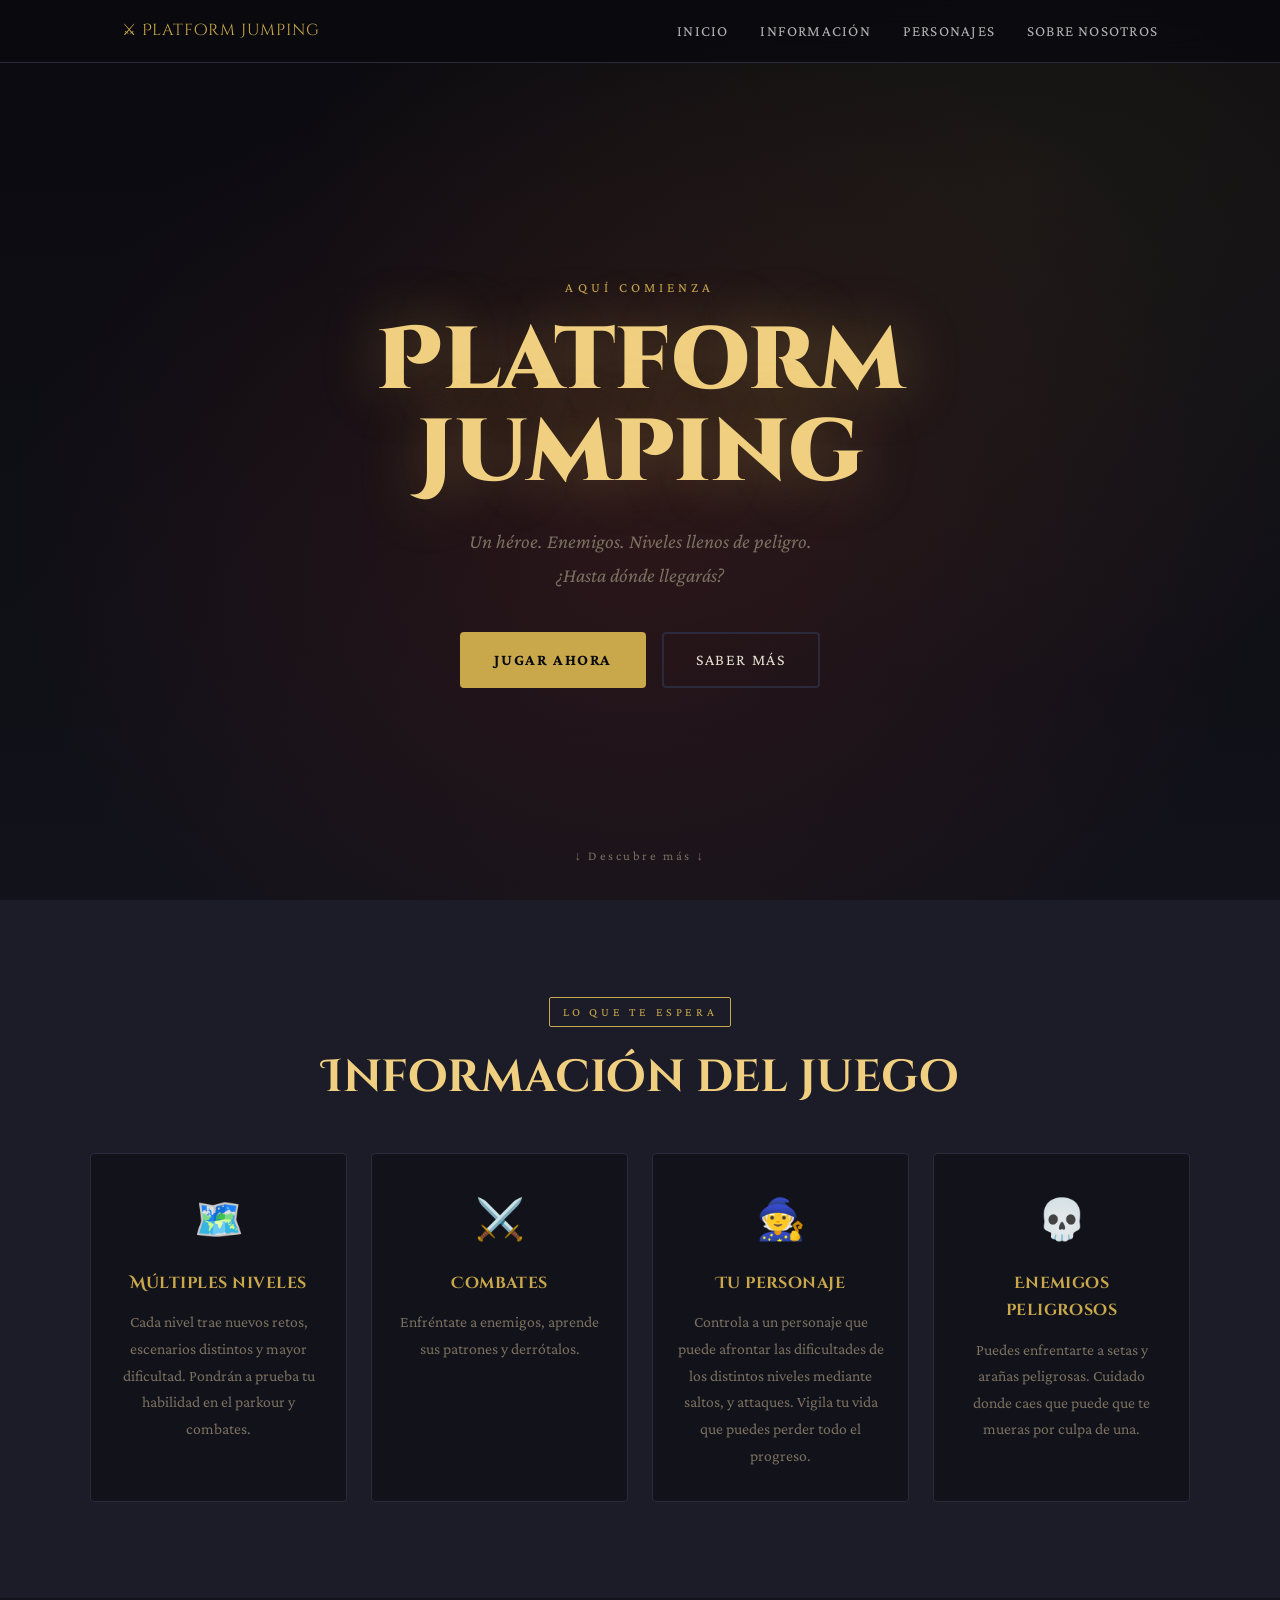
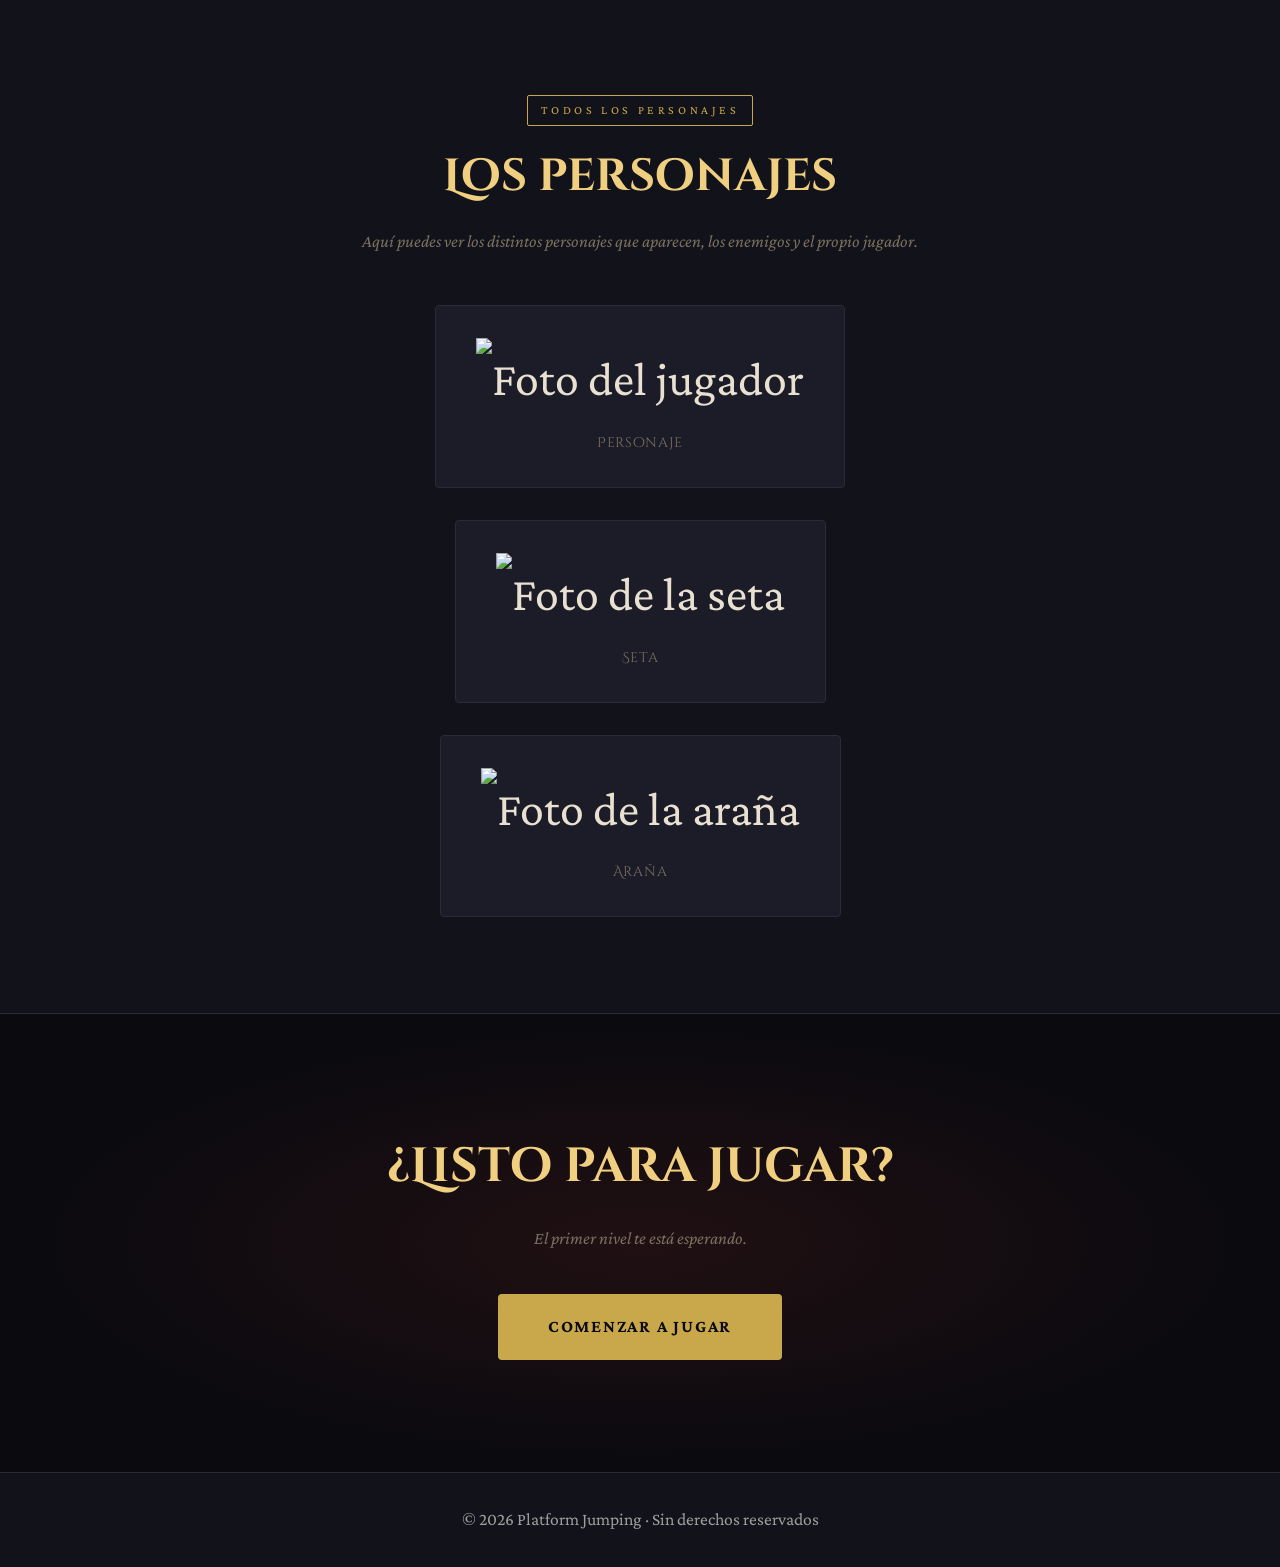
==== Web/index.html @ 5b9ff0f9 "Web" ====
<!DOCTYPE html>
<html lang="es">
<head>
    <meta charset="UTF-8" />
    <meta name="viewport" content="width=device-width, initial-scale=1.0" />
    <title>Platform Jumping</title>
    <link rel="stylesheet" href="styles.css" />
    <link href="https://fonts.googleapis.com/css2?family=Cinzel+Decorative:wght@700;900&family=Crimson+Pro:ital,wght@0,300;0,400;1,300&display=swap" rel="stylesheet" />
</head>
<body>

    <!-- ========== HEADER / NAV ========== -->
    <header class="site-header">
        <nav class="nav">
            <div class="nav-logo">⚔ Platform Jumping</div>
            <ul class="nav-links">
                <li><a href="#inicio">Inicio</a></li>
                <li><a href="#info">Información</a></li>
                <li><a href="#personajes">Personajes</a></li>
                <li><a href="#">Sobre nosotros</a></li>
            </ul>
        </nav>
    </header>

    <!-- ========== HERO ========== -->
    <section class="hero" id="inicio">
        <div class="hero-bg-overlay"></div>
            <div class="hero-content">
                <p class="hero-eyebrow">Aquí comienza</p>
                <h1 class="hero-title">Platform Jumping</h1>
                <p class="hero-subtitle"> Un héroe. Enemigos. Niveles llenos de peligro.<br/> ¿Hasta dónde llegarás?</p>
            <div class="hero-buttons">
                <a href="#" class="btn btn-primary">Jugar ahora</a>
                <a href="#" class="btn btn-secondary">Saber más</a>
            </div>
        </div>
        <div class="hero-scroll-hint">↓ Descubre más ↓</div>
    </section>

  <!-- ========== CARACTERÍSTICAS ========== -->
    <section class="features" id="info">
        <div class="features-inner">
            <span class="section-tag">Lo que te espera</span>
            <h2 class="section-title">Información del juego</h2>
            <div class="features-grid">
                <div class="feature-card">
                    <div class="feature-icon">🗺️</div>
                    <h3>Múltiples niveles</h3>
                    <p>Cada nivel trae nuevos retos, escenarios distintos y mayor dificultad. Pondrán a prueba tu habilidad en el parkour y combates.</p>
                </div>

                <div class="feature-card">
                    <div class="feature-icon">⚔️</div>
                    <h3>Combates</h3>
                    <p>Enfréntate a enemigos, aprende sus patrones y derrótalos.</p>
                </div>

                <div class="feature-card">
                    <div class="feature-icon">🧙</div>
                    <h3>Tu personaje</h3>
                    <p>Controla a un personaje que puede afrontar las dificultades de los distintos niveles mediante saltos, y attaques. Vigila tu vida que puedes perder todo el progreso.</p>
                </div>

                <div class="feature-card">
                    <div class="feature-icon">💀</div>
                    <h3>Enemigos peligrosos</h3>
                    <p>Puedes enfrentarte a setas y arañas peligrosas. Cuidado donde caes que puede que te mueras por culpa de una. </p>
                </div>

            </div>
        </div>
    </section>

<!-- ========== Personajes ========== -->
    <section class="section section-dark" id="personajes">
        <div class="section-inner">
            <span class="section-tag">Todos los personajes</span>
            <h2 class="section-title">Los personajes</h2>
            <p class="section-text">Aquí puedes ver los distintos personajes que aparecen, los enemigos y el propio jugador.</p>
            <div class="enemy-list">
                <div class="enemy-card">
                    <div class="enemy-avatar"><img src="/imagenes/personaje.png" alt="Foto del jugador"></div>
                    <span>Personaje</span>
                </div>
                <div class="enemy-card">
                    <div class="enemy-avatar"><img src="/imagenes/seta.png" alt="Foto de la seta"></div>
                    <span>Seta</span>
                </div>
                <div class="enemy-card">
                <div class="enemy-avatar"><img src="/imagenes/araña.png" alt="Foto de la araña"></div>
                <span>Araña</span>
                </div>
            </div>
        </div>
    </section>

  <!-- ========== CTA FINAL ========== -->
    <section class="cta-section">
        <div class="cta-inner">
        <h2 class="cta-title">¿Listo para jugar?</h2>
        <p class="cta-sub">El primer nivel te está esperando.</p>
        <a href="#" class="btn btn-primary btn-large">Comenzar a jugar</a>
        </div>
    </section>

  <!-- ========== FOOTER ========== -->
    <footer class="site-footer">
        <p>© 2026 Platform Jumping · Sin derechos reservados</p>
    </footer>

</body>
</html>
---- Web/styles.css ----
/* ---------- VARIABLES ---------- */
:root {
  --color-bg:         #0a0a0f;
  --color-surface:    #12121a;
  --color-surface-2:  #1c1c28;
  --color-border:     #2a2a3a;

  --color-gold:       #c9a84c;
  --color-gold-light: #f0d080;
  --color-red:        #c0392b;
  --color-red-light:  #e74c3c;

  --color-text:       #e8e0d0;
  --color-text-muted: #7a7060;

  --font-display: 'Cinzel Decorative', serif;
  --font-body:    'Crimson Pro', Georgia, serif;

  --radius: 4px;
  --transition: 0.3s ease;
}

/* ---------- RESET & BASE ---------- */
*, *::before, *::after {
  box-sizing: border-box;
  margin: 0;
  padding: 0;
}

html {
  scroll-behavior: smooth;
}

body {
  background-color: var(--color-bg);
  color: var(--color-text);
  font-family: var(--font-body);
  font-size: 1.1rem;
  line-height: 1.7;
  overflow-x: hidden;
}

a {
  color: var(--color-gold);
  text-decoration: none;
  transition: color var(--transition);
}

a:hover {
  color: var(--color-gold-light);
}

/* ---------- HEADER & NAV ---------- */
.site-header {
    position: fixed;
    top: 0;
    left: 0;
    width: 100%;
    z-index: 100;
    background: rgba(10, 10, 15, 0.85);
    backdrop-filter: blur(12px);
    border-bottom: 1px solid var(--color-border);
}

.nav {
  max-width: 1100px;
  margin: 0 auto;
  padding: 1rem 2rem;
  display: flex;
  align-items: center;
  justify-content: space-between;
}

.nav-logo {
  font-family: var(--font-display);
  font-size: 1rem;
  color: var(--color-gold);
  letter-spacing: 0.05em;
}

.nav-links {
  list-style: none;
  display: flex;
  gap: 2rem;
}

.nav-links a {
  font-family: var(--font-body);
  font-size: 0.95rem;
  letter-spacing: 0.08em;
  text-transform: uppercase;
  color: rgb(177, 177, 177);
  transition: color var(--transition);
}

.nav-links a:hover {
  color: var(--color-gold);
}

/* ---------- BUTTONS ---------- */
.btn {
  display: inline-block;
  padding: 0.75rem 2rem;
  border-radius: var(--radius);
  font-family: var(--font-body);
  font-size: 1rem;
  letter-spacing: 0.1em;
  text-transform: uppercase;
  cursor: pointer;
  transition: all var(--transition);
}

.btn-primary {
  background: var(--color-gold);
  color: #0a0a0f;
  font-weight: 700;
  border: 2px solid var(--color-gold);
}

.btn-primary:hover {
  background: var(--color-gold-light);
  border-color: var(--color-gold-light);
  color: #0a0a0f;
  transform: translateY(-2px);
  box-shadow: 0 6px 24px rgba(201, 168, 76, 0.3);
}

.btn-secondary {
  background: transparent;
  color: var(--color-text);
  border: 2px solid var(--color-border);
}

.btn-secondary:hover {
  border-color: var(--color-gold);
  color: var(--color-gold);
  transform: translateY(-2px);
}

.btn-large {
  padding: 1rem 3rem;
  font-size: 1.1rem;
}

/* ---------- HERO ---------- */
.hero {
  position: relative;
  min-height: 100vh;
  display: flex;
  align-items: center;
  justify-content: center;
  text-align: center;
  padding: 8rem 2rem 4rem;

  /* Fondo: sustituye esta URL por la imagen de tu juego */
  background-image:
    radial-gradient(ellipse at 50% 60%, rgba(192, 57, 43, 0.15) 0%, transparent 70%),
    radial-gradient(ellipse at 80% 20%, rgba(201, 168, 76, 0.08) 0%, transparent 50%),
    linear-gradient(180deg, #0a0a0f 0%, #12121a 100%);
}

.hero-bg-overlay {
  position: absolute;
  inset: 0;
  background: url('') center/cover no-repeat; /* ← Pon aquí tu imagen de fondo */
  opacity: 0.25;
  z-index: 0;
}

.hero-content {
  position: relative;
  z-index: 1;
  max-width: 750px;
}

.hero-eyebrow {
  font-size: 0.85rem;
  letter-spacing: 0.3em;
  text-transform: uppercase;
  color: var(--color-gold);
  margin-bottom: 1rem;
  animation: fadeUp 0.8s ease both;
}

.hero-title {
  font-family: var(--font-display);
  font-size: clamp(2.5rem, 8vw, 5.5rem);
  font-weight: 900;
  color: var(--color-gold-light);
  line-height: 1.05;
  text-shadow: 0 0 60px rgba(201, 168, 76, 0.4);
  margin-bottom: 1.5rem;
  animation: fadeUp 0.8s 0.15s ease both;
}

.hero-subtitle {
  font-size: 1.25rem;
  color: var(--color-text-muted);
  margin-bottom: 2.5rem;
  font-style: italic;
  animation: fadeUp 0.8s 0.3s ease both;
}

.hero-buttons {
  display: flex;
  gap: 1rem;
  justify-content: center;
  flex-wrap: wrap;
  animation: fadeUp 0.8s 0.45s ease both;
}

.hero-scroll-hint {
  position: absolute;
  bottom: 2rem;
  left: 50%;
  transform: translateX(-50%);
  font-size: 0.8rem;
  letter-spacing: 0.2em;
  color: var(--color-text-muted);
  animation: pulse 2s infinite;
}

/* ---------- SECTIONS ---------- */
.section {
  padding: 6rem 2rem;
}

.section-dark {
  background: var(--color-surface);
}

.section-inner {
  max-width: 760px;
  margin: 0 auto;
  text-align: center;
}

.section-tag {
  display: inline-block;
  font-size: 0.75rem;
  letter-spacing: 0.3em;
  text-transform: uppercase;
  color: var(--color-gold);
  border: 1px solid var(--color-gold);
  padding: 0.25rem 0.8rem;
  border-radius: 2px;
  margin-bottom: 1.5rem;
}

.section-title {
  font-family: var(--font-display);
  font-size: clamp(1.6rem, 4vw, 2.8rem);
  color: var(--color-gold-light);
  margin-bottom: 1.5rem;
  line-height: 1.2;
}

.section-text {
  color: var(--color-text-muted);
  font-size: 1.1rem;
  margin-bottom: 1rem;
  font-style: italic;
}

/* ---------- FEATURES GRID ---------- */
.features {
  padding: 6rem 2rem;
  background: var(--color-surface-2);
}

.features-inner {
  max-width: 1100px;
  margin: 0 auto;
  text-align: center;
}

.features-grid {
  display: grid;
  grid-template-columns: repeat(auto-fit, minmax(230px, 1fr));
  gap: 1.5rem;
  margin-top: 3rem;
}

.feature-card {
  background: var(--color-surface);
  border: 1px solid var(--color-border);
  border-radius: var(--radius);
  padding: 2rem 1.5rem;
  transition: border-color var(--transition), transform var(--transition);
}

.feature-card:hover {
  border-color: var(--color-gold);
  transform: translateY(-4px);
}

.feature-icon {
  font-size: 2.5rem;
  margin-bottom: 1rem;
}

.feature-card h3 {
  font-family: var(--font-display);
  font-size: 1rem;
  color: var(--color-gold);
  margin-bottom: 0.75rem;
  letter-spacing: 0.03em;
}

.feature-card p {
  color: var(--color-text-muted);
  font-size: 0.98rem;
}

/* ---------- ENEMY LIST ---------- */
.enemy-list {
  display: flex;
  gap: 2rem;
  justify-content: center;
  flex-wrap: wrap;
  margin-top: 3rem;
}

.enemy-card {
  display: flex;
  flex-direction: column;
  align-items: center;
  gap: 0.75rem;
  background: var(--color-surface-2);
  border: 1px solid var(--color-border);
  border-radius: var(--radius);
  padding: 2rem 2.5rem;
  transition: border-color var(--transition), transform var(--transition);
}

.enemy-card:hover {
  border-color: var(--color-red-light);
  transform: translateY(-4px);
}

.enemy-avatar {
  font-size: 3rem;
}

.enemy-card span {
  font-family: var(--font-display);
  font-size: 0.85rem;
  color: var(--color-text-muted);
  letter-spacing: 0.05em;
}

/* ---------- CTA ---------- */
.cta-section {
  padding: 7rem 2rem;
  text-align: center;
  background:
    radial-gradient(ellipse at center, rgba(192, 57, 43, 0.12) 0%, transparent 70%),
    var(--color-bg);
  border-top: 1px solid var(--color-border);
}

.cta-inner {
  max-width: 600px;
  margin: 0 auto;
}

.cta-title {
  font-family: var(--font-display);
  font-size: clamp(1.8rem, 4vw, 3rem);
  color: var(--color-gold-light);
  margin-bottom: 1rem;
}

.cta-sub {
  color: var(--color-text-muted);
  font-style: italic;
  margin-bottom: 2.5rem;
}

/* ---------- FOOTER ---------- */
.site-footer {
  padding: 2rem;
  text-align: center;
  font-size: 1 rem;
  color: rgb(158, 158, 158);
  border-top: 1px solid var(--color-border);
  background: var(--color-surface);
}
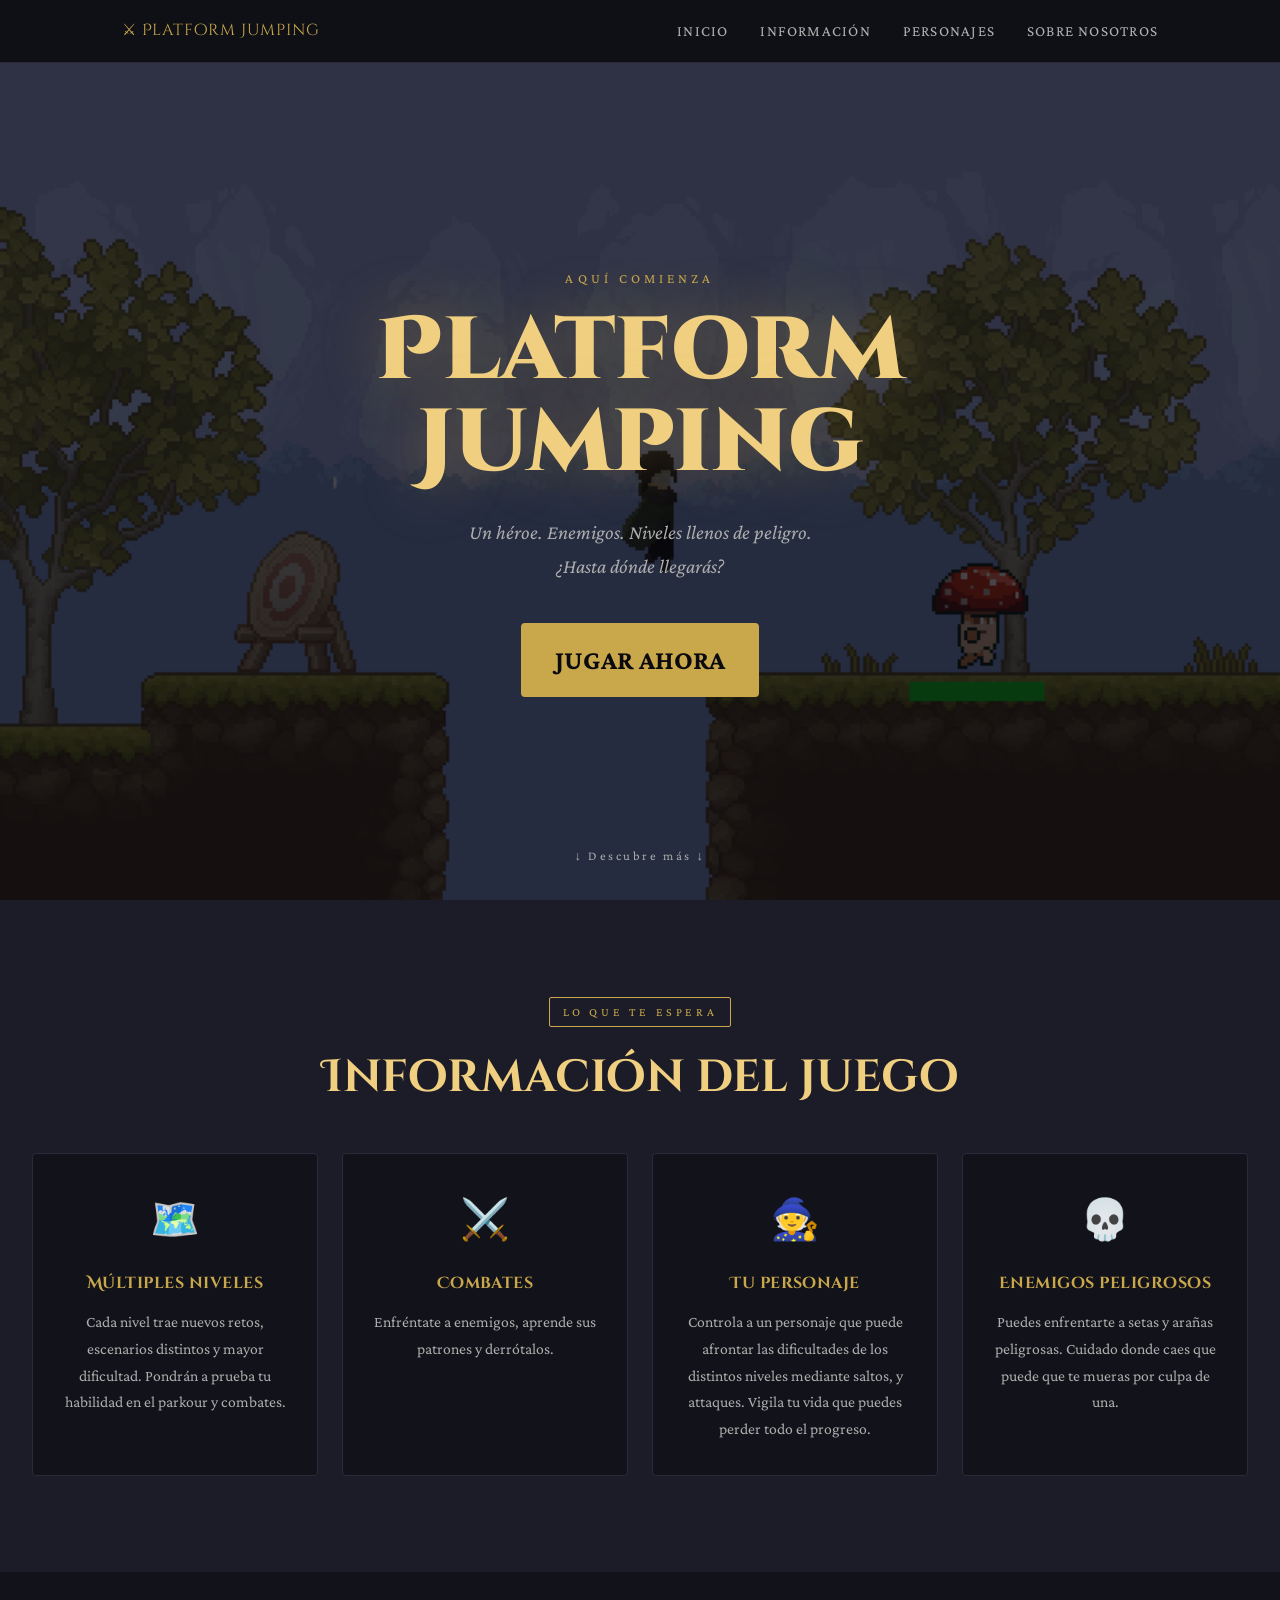
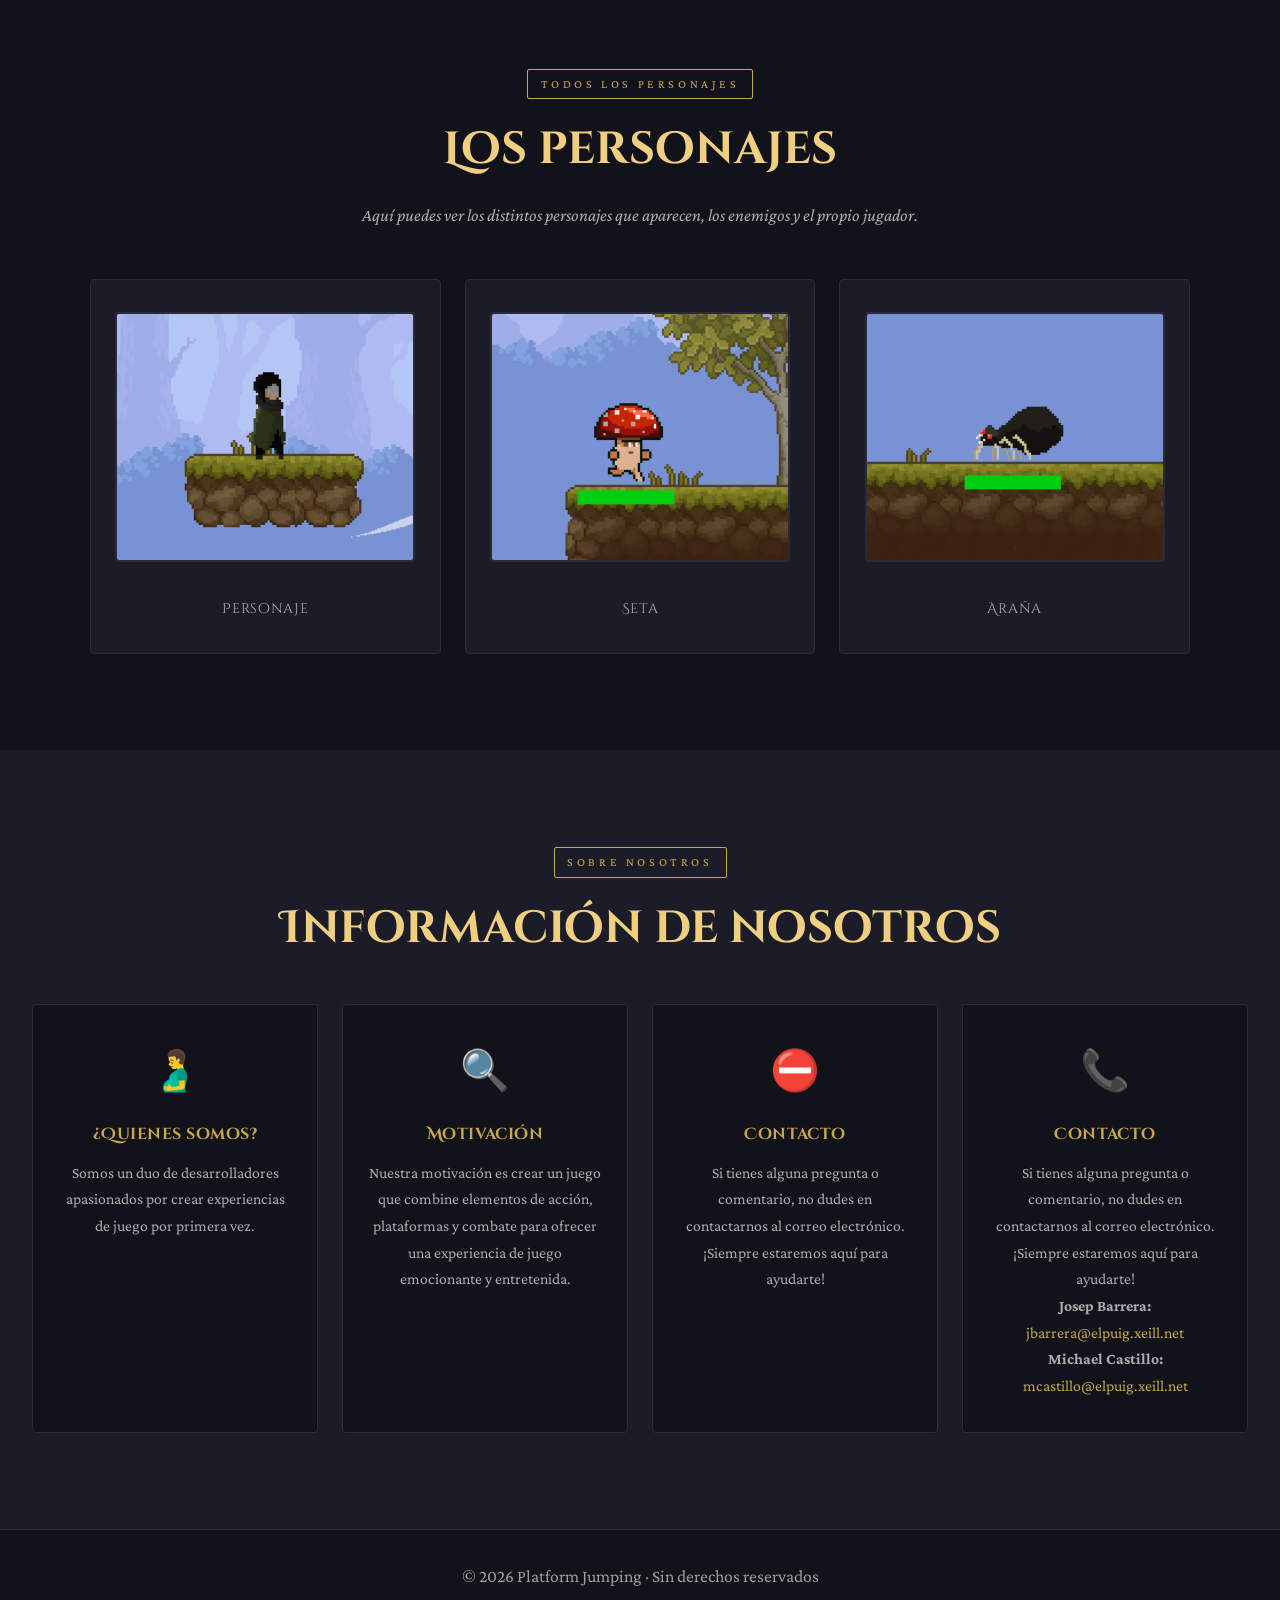
==== commit 2957b8be: "Cambiado WEB" ====
--- a/Web/index.html
+++ b/Web/index.html
@@ -4,6 +4,7 @@
     <meta charset="UTF-8" />
     <meta name="viewport" content="width=device-width, initial-scale=1.0" />
     <title>Platform Jumping</title>
+    <link rel="icon" href="imagenes/logo.png" type="image/png">
     <link rel="stylesheet" href="styles.css" />
     <link href="https://fonts.googleapis.com/css2?family=Cinzel+Decorative:wght@700;900&family=Crimson+Pro:ital,wght@0,300;0,400;1,300&display=swap" rel="stylesheet" />
 </head>
@@ -12,12 +13,12 @@
     <!-- ========== HEADER / NAV ========== -->
     <header class="site-header">
         <nav class="nav">
-            <div class="nav-logo">⚔ Platform Jumping</div>
+            <div class="nav-logo"><a href="#inicio">⚔ Platform Jumping</a></div>
             <ul class="nav-links">
                 <li><a href="#inicio">Inicio</a></li>
                 <li><a href="#info">Información</a></li>
                 <li><a href="#personajes">Personajes</a></li>
-                <li><a href="#">Sobre nosotros</a></li>
+                <li><a href="#nosotros">Sobre nosotros</a></li>
             </ul>
         </nav>
     </header>
@@ -31,13 +32,12 @@
                 <p class="hero-subtitle"> Un héroe. Enemigos. Niveles llenos de peligro.<br/> ¿Hasta dónde llegarás?</p>
             <div class="hero-buttons">
                 <a href="#" class="btn btn-primary">Jugar ahora</a>
-                <a href="#" class="btn btn-secondary">Saber más</a>
             </div>
         </div>
         <div class="hero-scroll-hint">↓ Descubre más ↓</div>
     </section>
 
-  <!-- ========== CARACTERÍSTICAS ========== -->
+    <!-- ========== CARACTERÍSTICAS ========== -->
     <section class="features" id="info">
         <div class="features-inner">
             <span class="section-tag">Lo que te espera</span>
@@ -71,7 +71,7 @@
         </div>
     </section>
 
-<!-- ========== Personajes ========== -->
+    <!-- ========== PERSONAJES ========== -->
     <section class="section section-dark" id="personajes">
         <div class="section-inner">
             <span class="section-tag">Todos los personajes</span>
@@ -79,31 +79,57 @@
             <p class="section-text">Aquí puedes ver los distintos personajes que aparecen, los enemigos y el propio jugador.</p>
             <div class="enemy-list">
                 <div class="enemy-card">
-                    <div class="enemy-avatar"><img src="/imagenes/personaje.png" alt="Foto del jugador"></div>
+                    <div class="enemy-avatar"><img src="imagenes/personaje.png" alt="Foto del jugador"></div>
                     <span>Personaje</span>
                 </div>
                 <div class="enemy-card">
-                    <div class="enemy-avatar"><img src="/imagenes/seta.png" alt="Foto de la seta"></div>
+                    <div class="enemy-avatar"><img src="imagenes/seta.png" alt="Foto de la seta"></div>
                     <span>Seta</span>
                 </div>
                 <div class="enemy-card">
-                <div class="enemy-avatar"><img src="/imagenes/araña.png" alt="Foto de la araña"></div>
+                <div class="enemy-avatar"><img src="imagenes/araña.png" alt="Foto de la araña"></div>
                 <span>Araña</span>
                 </div>
             </div>
         </div>
     </section>
 
-  <!-- ========== CTA FINAL ========== -->
-    <section class="cta-section">
-        <div class="cta-inner">
-        <h2 class="cta-title">¿Listo para jugar?</h2>
-        <p class="cta-sub">El primer nivel te está esperando.</p>
-        <a href="#" class="btn btn-primary btn-large">Comenzar a jugar</a>
+    <!-- ========== SOBRE NOSOTROS ========== -->
+    <section class="features" id="nosotros">
+        <div class="features-inner">
+            <span class="section-tag">Sobre nosotros</span>
+            <h2 class="section-title">Información de nosotros</h2>
+            <div class="features-grid">
+                <div class="feature-card">
+                    <div class="feature-icon">🫃</div>
+                    <h3>¿Quienes somos?</h3>
+                    <p>Somos un duo de desarrolladores apasionados por crear experiencias de juego por primera vez.</p>
+                </div>
+
+                <div class="feature-card">
+                    <div class="feature-icon">🔍</div>
+                    <h3>Motivación</h3>
+                    <p>Nuestra motivación es crear un juego que combine elementos de acción, plataformas y combate para ofrecer una experiencia de juego emocionante y entretenida.</p>
+                </div>
+
+                <div class="feature-card">
+                    <div class="feature-icon">⛔</div>
+                    <h3>Contacto</h3>
+                    <p>Si tienes alguna pregunta o comentario, no dudes en contactarnos al correo electrónico. ¡Siempre estaremos aquí para ayudarte!</p>
+                </div>
+
+                <div class="feature-card">
+                    <div class="feature-icon">📞</div>
+                    <h3>Contacto</h3>
+                    <p>Si tienes alguna pregunta o comentario, no dudes en contactarnos al correo electrónico. ¡Siempre estaremos aquí para ayudarte!</p>
+                    <p><b>Josep Barrera:</b> <a href="mailto:jbarrera@elpuig.xeill.net">jbarrera@elpuig.xeill.net</a></p>
+                    <p><b>Michael Castillo:</b> <a href="mailto:mcastillo@elpuig.xeill.net">mcastillo@elpuig.xeill.net</a></p>
+                </div>
+            </div>
         </div>
     </section>
 
-  <!-- ========== FOOTER ========== -->
+    <!-- ========== FOOTER ========== -->
     <footer class="site-footer">
         <p>© 2026 Platform Jumping · Sin derechos reservados</p>
     </footer>
--- a/Web/styles.css
+++ b/Web/styles.css
@@ -11,7 +11,7 @@
   --color-red-light:  #e74c3c;
 
   --color-text:       #e8e0d0;
-  --color-text-muted: #7a7060;
+  --color-text-muted: #adadad;
 
   --font-display: 'Cinzel Decorative', serif;
   --font-body:    'Crimson Pro', Georgia, serif;
@@ -97,14 +97,13 @@
   color: var(--color-gold);
 }
 
-/* ---------- BUTTONS ---------- */
+/* ---------- BUTTON ---------- */
 .btn {
   display: inline-block;
   padding: 0.75rem 2rem;
   border-radius: var(--radius);
   font-family: var(--font-body);
-  font-size: 1rem;
-  letter-spacing: 0.1em;
+  font-size: 1.7rem;
   text-transform: uppercase;
   cursor: pointer;
   transition: all var(--transition);
@@ -125,18 +124,6 @@
   box-shadow: 0 6px 24px rgba(201, 168, 76, 0.3);
 }
 
-.btn-secondary {
-  background: transparent;
-  color: var(--color-text);
-  border: 2px solid var(--color-border);
-}
-
-.btn-secondary:hover {
-  border-color: var(--color-gold);
-  color: var(--color-gold);
-  transform: translateY(-2px);
-}
-
 .btn-large {
   padding: 1rem 3rem;
   font-size: 1.1rem;
@@ -151,18 +138,12 @@
   justify-content: center;
   text-align: center;
   padding: 8rem 2rem 4rem;
-
-  /* Fondo: sustituye esta URL por la imagen de tu juego */
-  background-image:
-    radial-gradient(ellipse at 50% 60%, rgba(192, 57, 43, 0.15) 0%, transparent 70%),
-    radial-gradient(ellipse at 80% 20%, rgba(201, 168, 76, 0.08) 0%, transparent 50%),
-    linear-gradient(180deg, #0a0a0f 0%, #12121a 100%);
 }
 
 .hero-bg-overlay {
   position: absolute;
   inset: 0;
-  background: url('') center/cover no-repeat; /* ← Pon aquí tu imagen de fondo */
+  background: url('imagenes/gameplay.png') center/cover no-repeat; /* ← Pon aquí tu imagen de fondo */
   opacity: 0.25;
   z-index: 0;
 }
@@ -230,7 +211,7 @@
 }
 
 .section-inner {
-  max-width: 760px;
+  max-width: 1100px;
   margin: 0 auto;
   text-align: center;
 }
@@ -269,7 +250,7 @@
 }
 
 .features-inner {
-  max-width: 1100px;
+  max-width: 1750px;
   margin: 0 auto;
   text-align: center;
 }
@@ -315,8 +296,8 @@
 /* ---------- ENEMY LIST ---------- */
 .enemy-list {
   display: flex;
-  gap: 2rem;
-  justify-content: center;
+  gap: 1.5rem;
+  justify-content: space-between;
   flex-wrap: wrap;
   margin-top: 3rem;
 }
@@ -329,7 +310,9 @@
   background: var(--color-surface-2);
   border: 1px solid var(--color-border);
   border-radius: var(--radius);
-  padding: 2rem 2.5rem;
+  padding: 2rem 1.5rem;
+  width: min(320px, 100%);
+  flex: 1 1 280px;
   transition: border-color var(--transition), transform var(--transition);
 }
 
@@ -342,39 +325,19 @@
   font-size: 3rem;
 }
 
+.enemy-avatar img {
+  width: 300px;
+  height: 250px;
+  object-fit: cover;
+  border-radius: var(--radius);
+  border: 2px solid var(--color-border);
+}
+
 .enemy-card span {
   font-family: var(--font-display);
   font-size: 0.85rem;
   color: var(--color-text-muted);
   letter-spacing: 0.05em;
-}
-
-/* ---------- CTA ---------- */
-.cta-section {
-  padding: 7rem 2rem;
-  text-align: center;
-  background:
-    radial-gradient(ellipse at center, rgba(192, 57, 43, 0.12) 0%, transparent 70%),
-    var(--color-bg);
-  border-top: 1px solid var(--color-border);
-}
-
-.cta-inner {
-  max-width: 600px;
-  margin: 0 auto;
-}
-
-.cta-title {
-  font-family: var(--font-display);
-  font-size: clamp(1.8rem, 4vw, 3rem);
-  color: var(--color-gold-light);
-  margin-bottom: 1rem;
-}
-
-.cta-sub {
-  color: var(--color-text-muted);
-  font-style: italic;
-  margin-bottom: 2.5rem;
 }
 
 /* ---------- FOOTER ---------- */
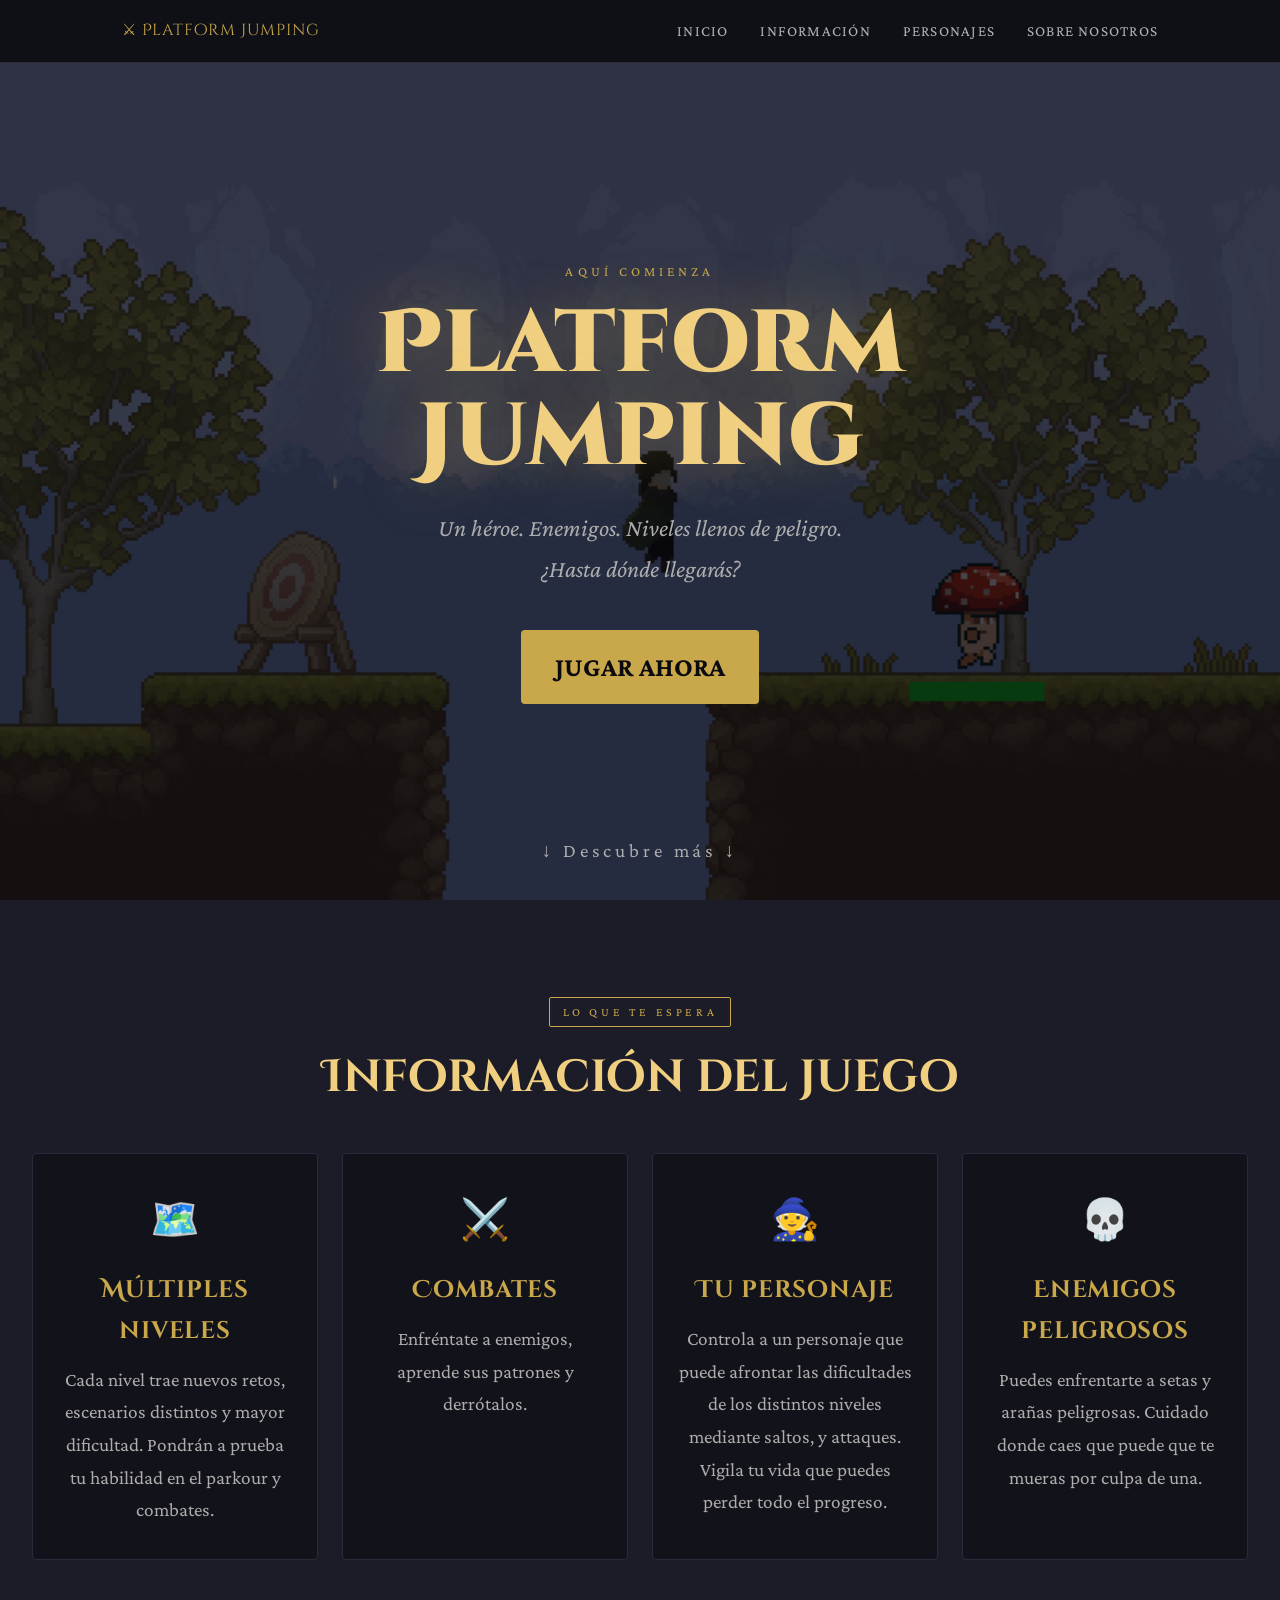
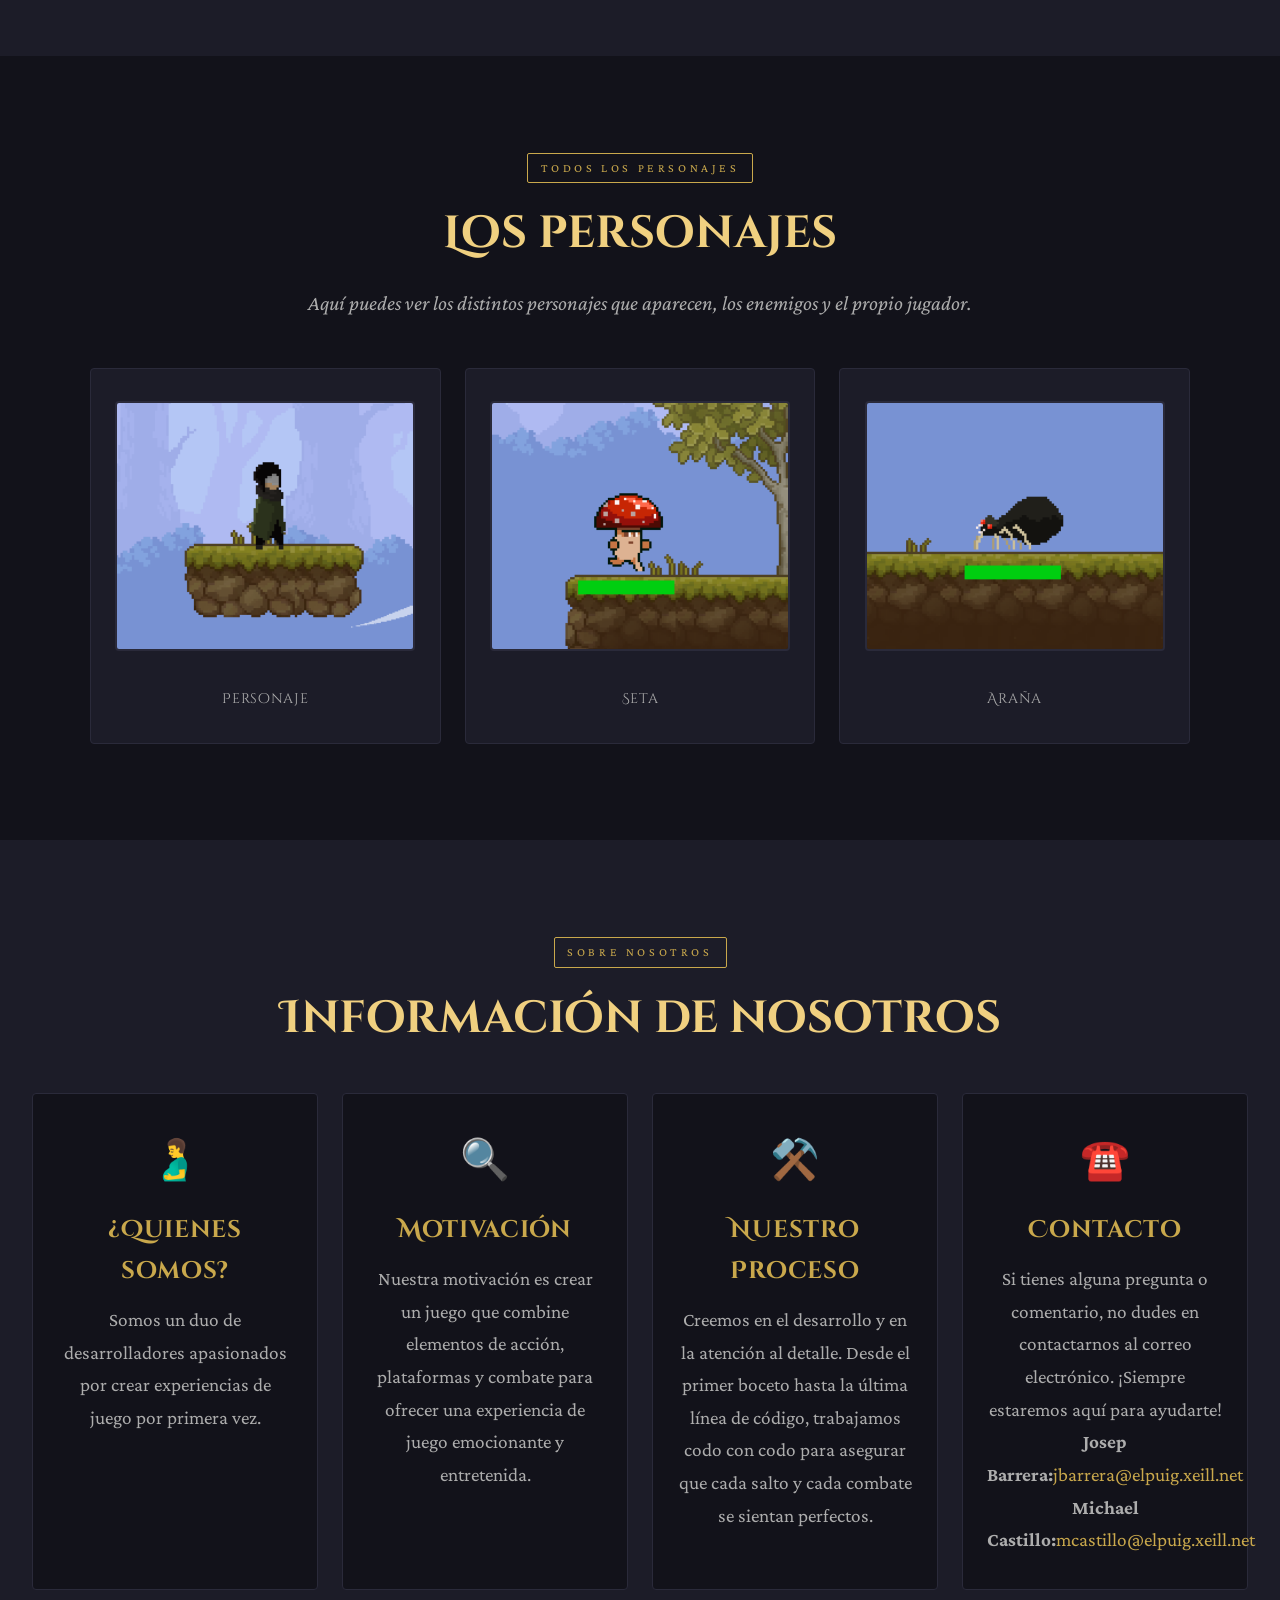
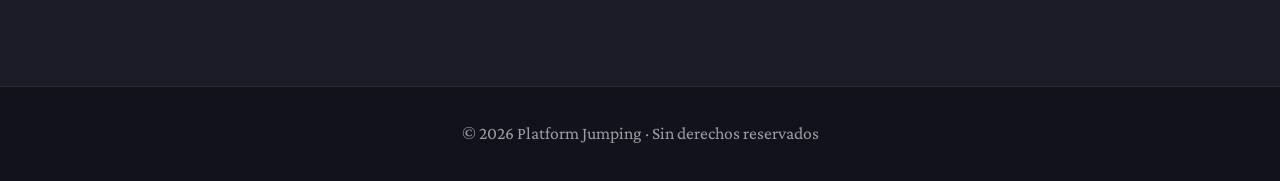
==== commit 9262935b: "Cositas web" ====
--- a/Web/index.html
+++ b/Web/index.html
@@ -113,17 +113,17 @@
                 </div>
 
                 <div class="feature-card">
-                    <div class="feature-icon">⛔</div>
-                    <h3>Contacto</h3>
-                    <p>Si tienes alguna pregunta o comentario, no dudes en contactarnos al correo electrónico. ¡Siempre estaremos aquí para ayudarte!</p>
+                    <div class="feature-icon">⚒️</div>
+                    <h3>Nuestro Proceso</h3>
+                    <p>Creemos en el desarrollo y en la atención al detalle. Desde el primer boceto hasta la última línea de código, trabajamos codo con codo para asegurar que cada salto y cada combate se sientan perfectos.</p>
                 </div>
 
                 <div class="feature-card">
-                    <div class="feature-icon">📞</div>
+                    <div class="feature-icon">☎️</div>
                     <h3>Contacto</h3>
                     <p>Si tienes alguna pregunta o comentario, no dudes en contactarnos al correo electrónico. ¡Siempre estaremos aquí para ayudarte!</p>
-                    <p><b>Josep Barrera:</b> <a href="mailto:jbarrera@elpuig.xeill.net">jbarrera@elpuig.xeill.net</a></p>
-                    <p><b>Michael Castillo:</b> <a href="mailto:mcastillo@elpuig.xeill.net">mcastillo@elpuig.xeill.net</a></p>
+                    <p><b>Josep Barrera:</b><a href="mailto:jbarrera@elpuig.xeill.net">jbarrera@elpuig.xeill.net</a></p>
+                    <p><b>Michael Castillo:</b><a href="mailto:mcastillo@elpuig.xeill.net">mcastillo@elpuig.xeill.net</a></p>
                 </div>
             </div>
         </div>
--- a/Web/styles.css
+++ b/Web/styles.css
@@ -175,7 +175,7 @@
 }
 
 .hero-subtitle {
-  font-size: 1.25rem;
+  font-size: 1.5rem;
   color: var(--color-text-muted);
   margin-bottom: 2.5rem;
   font-style: italic;
@@ -195,7 +195,7 @@
   bottom: 2rem;
   left: 50%;
   transform: translateX(-50%);
-  font-size: 0.8rem;
+  font-size: 1.20rem;
   letter-spacing: 0.2em;
   color: var(--color-text-muted);
   animation: pulse 2s infinite;
@@ -238,7 +238,7 @@
 
 .section-text {
   color: var(--color-text-muted);
-  font-size: 1.1rem;
+  font-size: 1.30rem;
   margin-bottom: 1rem;
   font-style: italic;
 }
@@ -282,7 +282,7 @@
 
 .feature-card h3 {
   font-family: var(--font-display);
-  font-size: 1rem;
+  font-size: 1.50rem;
   color: var(--color-gold);
   margin-bottom: 0.75rem;
   letter-spacing: 0.03em;
@@ -290,7 +290,7 @@
 
 .feature-card p {
   color: var(--color-text-muted);
-  font-size: 0.98rem;
+  font-size: 1.20rem;
 }
 
 /* ---------- ENEMY LIST ---------- */
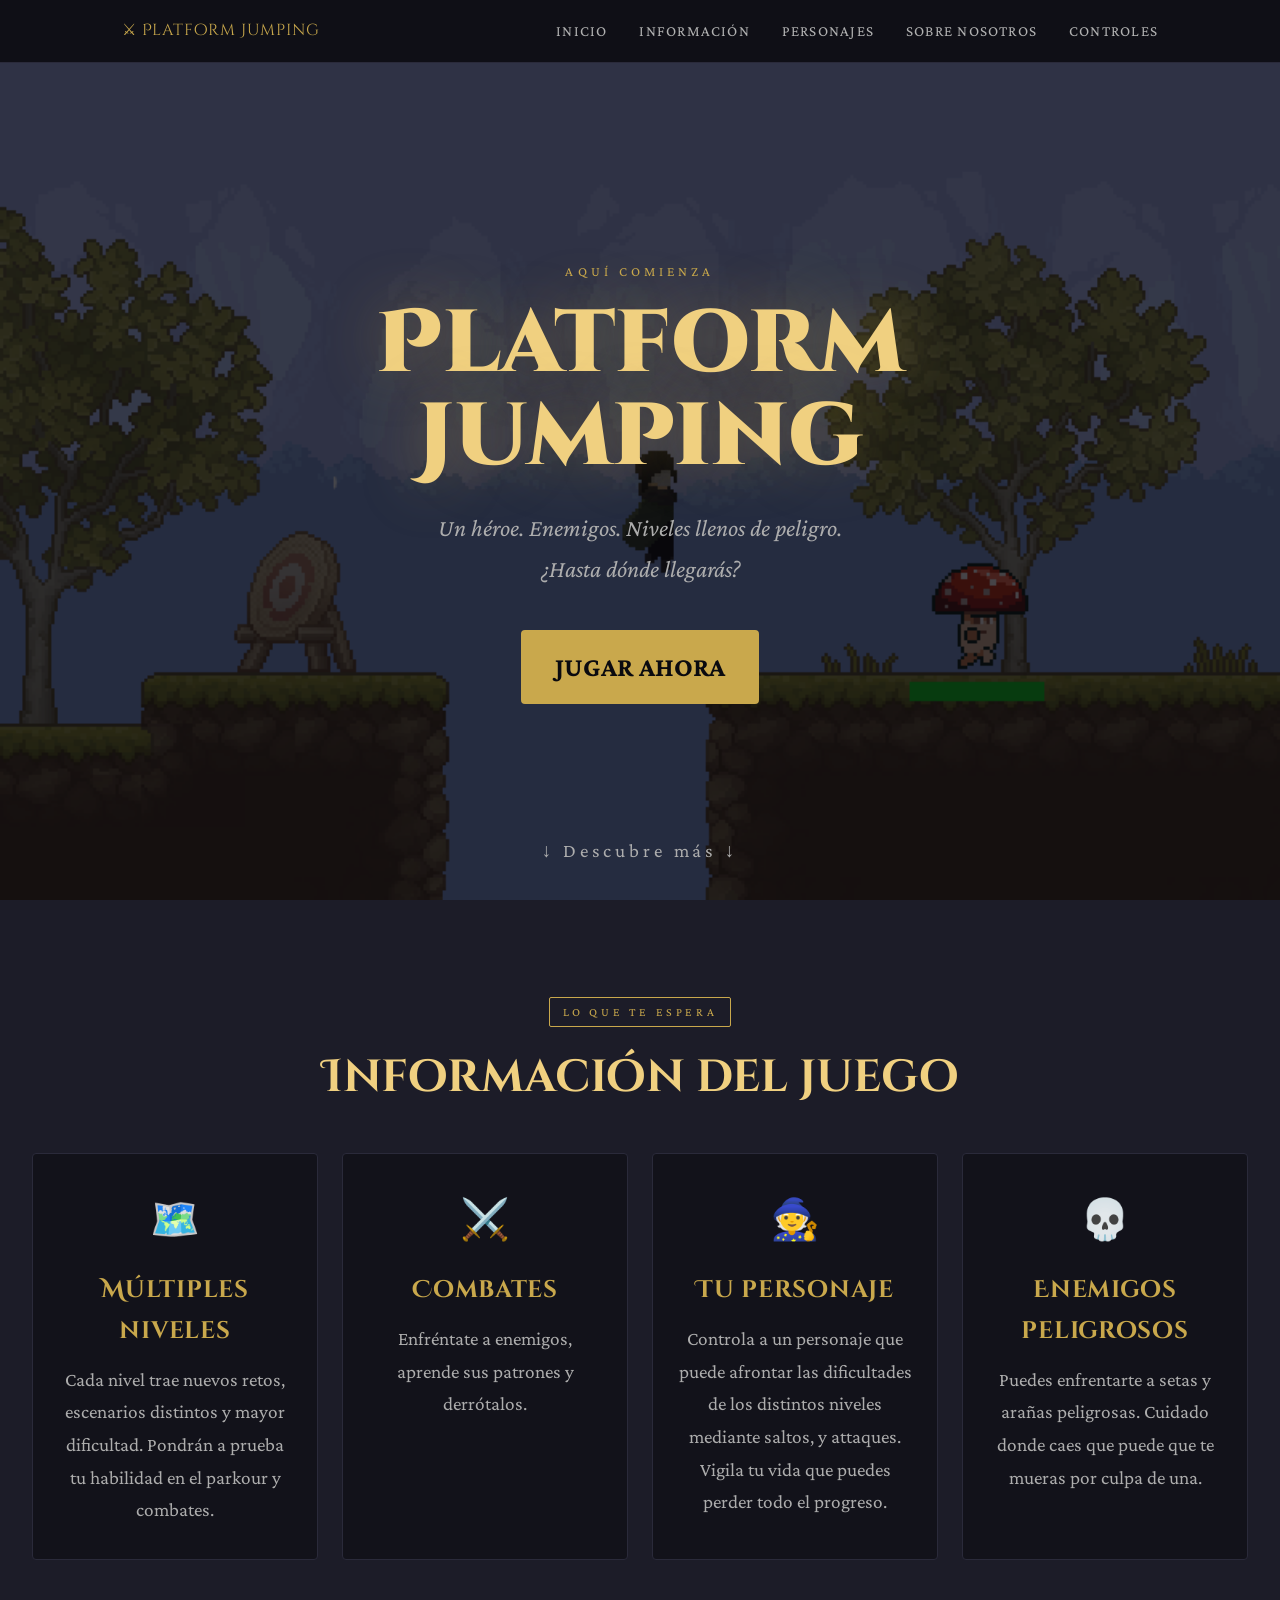
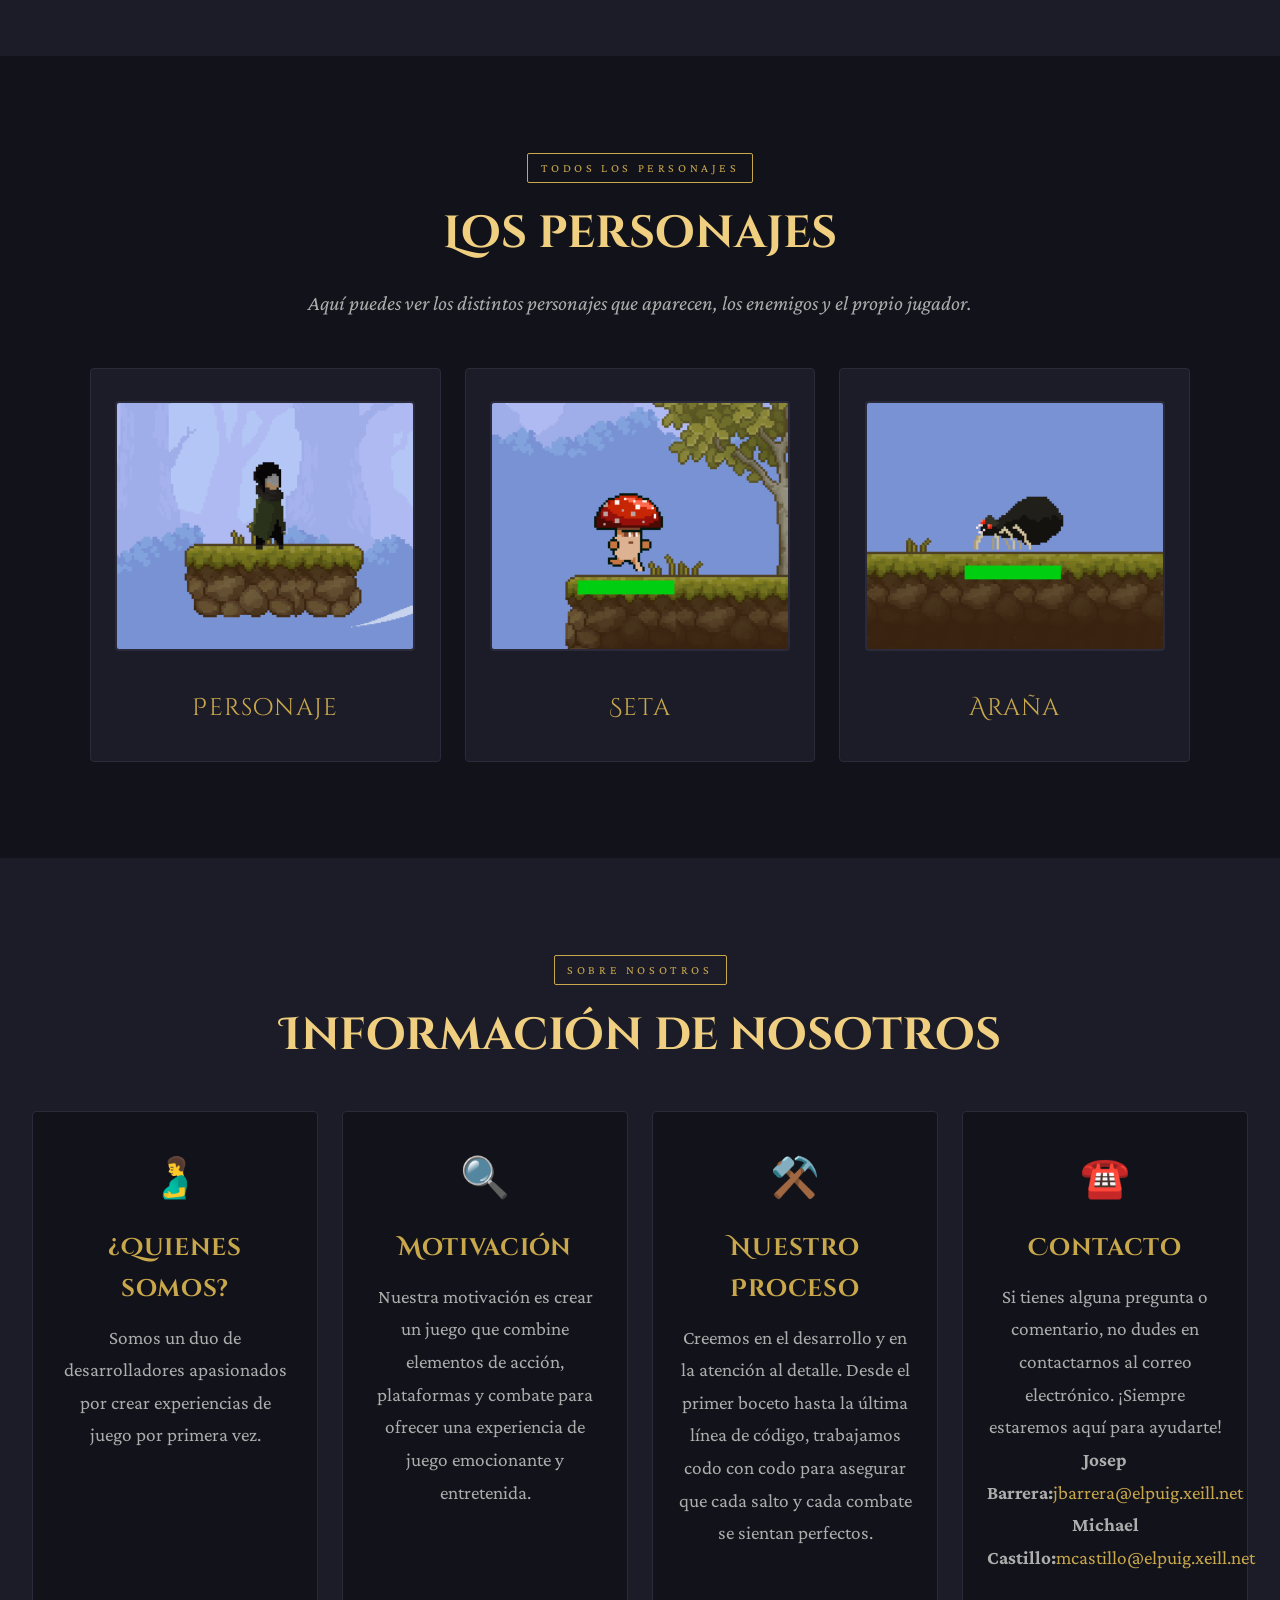
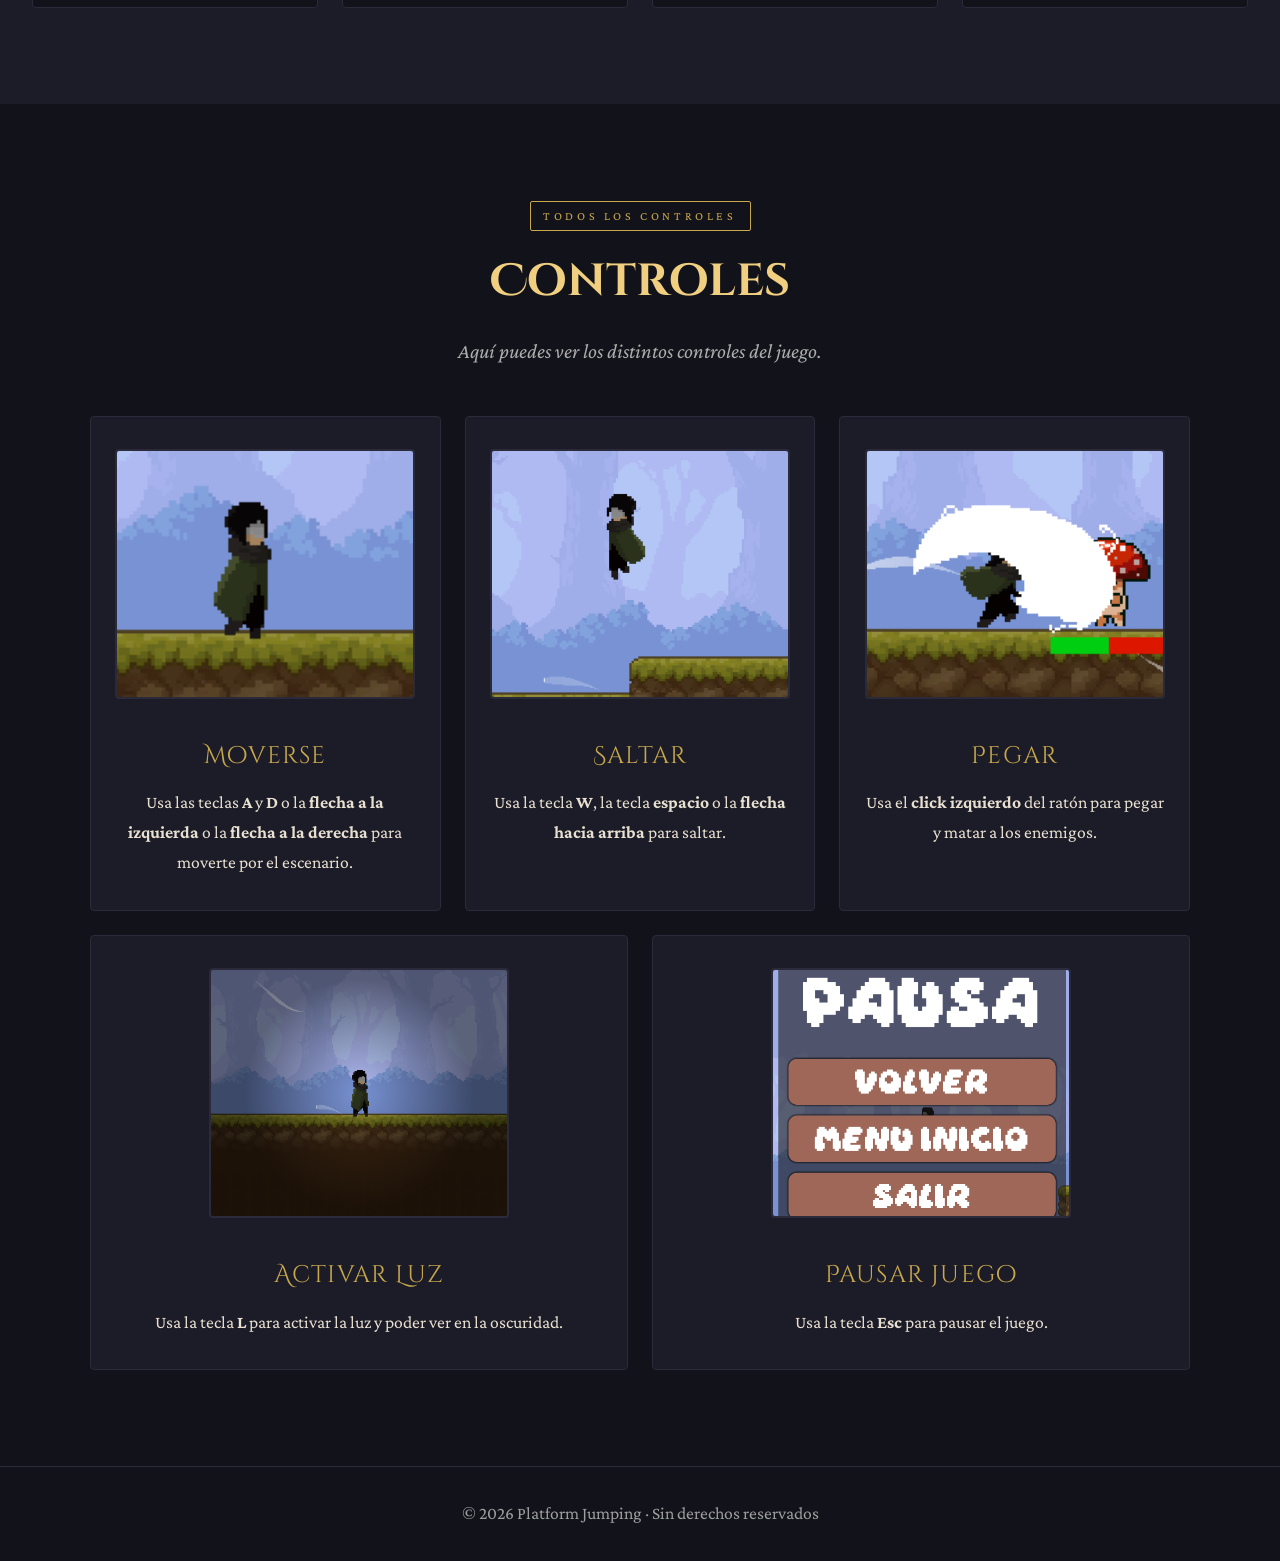
==== commit b4a6ffb8: "cambios un poco de todo" ====
--- a/Web/index.html
+++ b/Web/index.html
@@ -19,6 +19,7 @@
                 <li><a href="#info">Información</a></li>
                 <li><a href="#personajes">Personajes</a></li>
                 <li><a href="#nosotros">Sobre nosotros</a></li>
+                <li><a href="#controles">Controles</a></li>
             </ul>
         </nav>
     </header>
@@ -31,7 +32,7 @@
                 <h1 class="hero-title">Platform Jumping</h1>
                 <p class="hero-subtitle"> Un héroe. Enemigos. Niveles llenos de peligro.<br/> ¿Hasta dónde llegarás?</p>
             <div class="hero-buttons">
-                <a href="#" class="btn btn-primary">Jugar ahora</a>
+                <a href="juego/Plataform Jumping.html" class="btn btn-primary">Jugar ahora</a>
             </div>
         </div>
         <div class="hero-scroll-hint">↓ Descubre más ↓</div>
@@ -129,6 +130,43 @@
         </div>
     </section>
 
+    <!-- ========== CONTROLES ========== -->
+    <section class="section section-dark" id="controles">
+        <div class="section-inner">
+            <span class="section-tag">Todos los controles</span>
+            <h2 class="section-title">Controles</h2>
+            <p class="section-text">Aquí puedes ver los distintos controles del juego.</p>
+            <div class="enemy-list">
+                <div class="enemy-card">
+                    <div class="enemy-avatar"><img src="imagenes/moverse.png" alt="Foto de personaje moviendose"></div>
+                    <span>Moverse</span>
+                    <p>Usa las teclas <b>A</b> y <b>D</b> o la <b>flecha a la izquierda</b> o la <b>flecha a la derecha</b> para moverte por el escenario.</p>
+                </div>
+                <div class="enemy-card">
+                    <div class="enemy-avatar"><img src="imagenes/saltando.png" alt="Foto de personaje saltando"></div>
+                    <span>Saltar</span>
+                    <p>Usa la tecla <b>W</b>, la tecla <b>espacio</b> o la <b>flecha hacia arriba</b> para saltar.</p>
+                </div>
+                <div class="enemy-card">
+                <div class="enemy-avatar"><img src="imagenes/pegando.png" alt="Foto de personaje pegando"></div>
+                <span>Pegar</span>
+                <p>Usa el <b>click izquierdo</b> del ratón para pegar y matar a los enemigos.</p>
+                </div>
+                <div class="enemy-card">
+                    <div class="enemy-avatar"><img src="imagenes/luz.png" alt="Foto de personaje activando luz"></div>
+                    <span>Activar Luz</span>
+                    <p>Usa la tecla <b>L</b> para activar la luz y poder ver en la oscuridad.</p>
+                </div>
+                <div class="enemy-card">
+                    <div class="enemy-avatar"><img src="imagenes/pausa.png" alt="Foto de personaje pausando"></div>
+                    <span>Pausar juego</span>
+                    <p>Usa la tecla <b>Esc</b> para pausar el juego.</p>
+                </div>
+            </div>
+        </div>
+    </section>
+
+
     <!-- ========== FOOTER ========== -->
     <footer class="site-footer">
         <p>© 2026 Platform Jumping · Sin derechos reservados</p>
--- a/Web/styles.css
+++ b/Web/styles.css
@@ -335,9 +335,16 @@
 
 .enemy-card span {
   font-family: var(--font-display);
-  font-size: 0.85rem;
-  color: var(--color-text-muted);
+  font-size: 1.5rem;
+  color: var(--color-gold);
   letter-spacing: 0.05em;
+}
+
+.enemy-card p {
+  .feature-card p {
+  color: var(--color-text-muted);
+  font-size: 1.20rem;
+}
 }
 
 /* ---------- FOOTER ---------- */
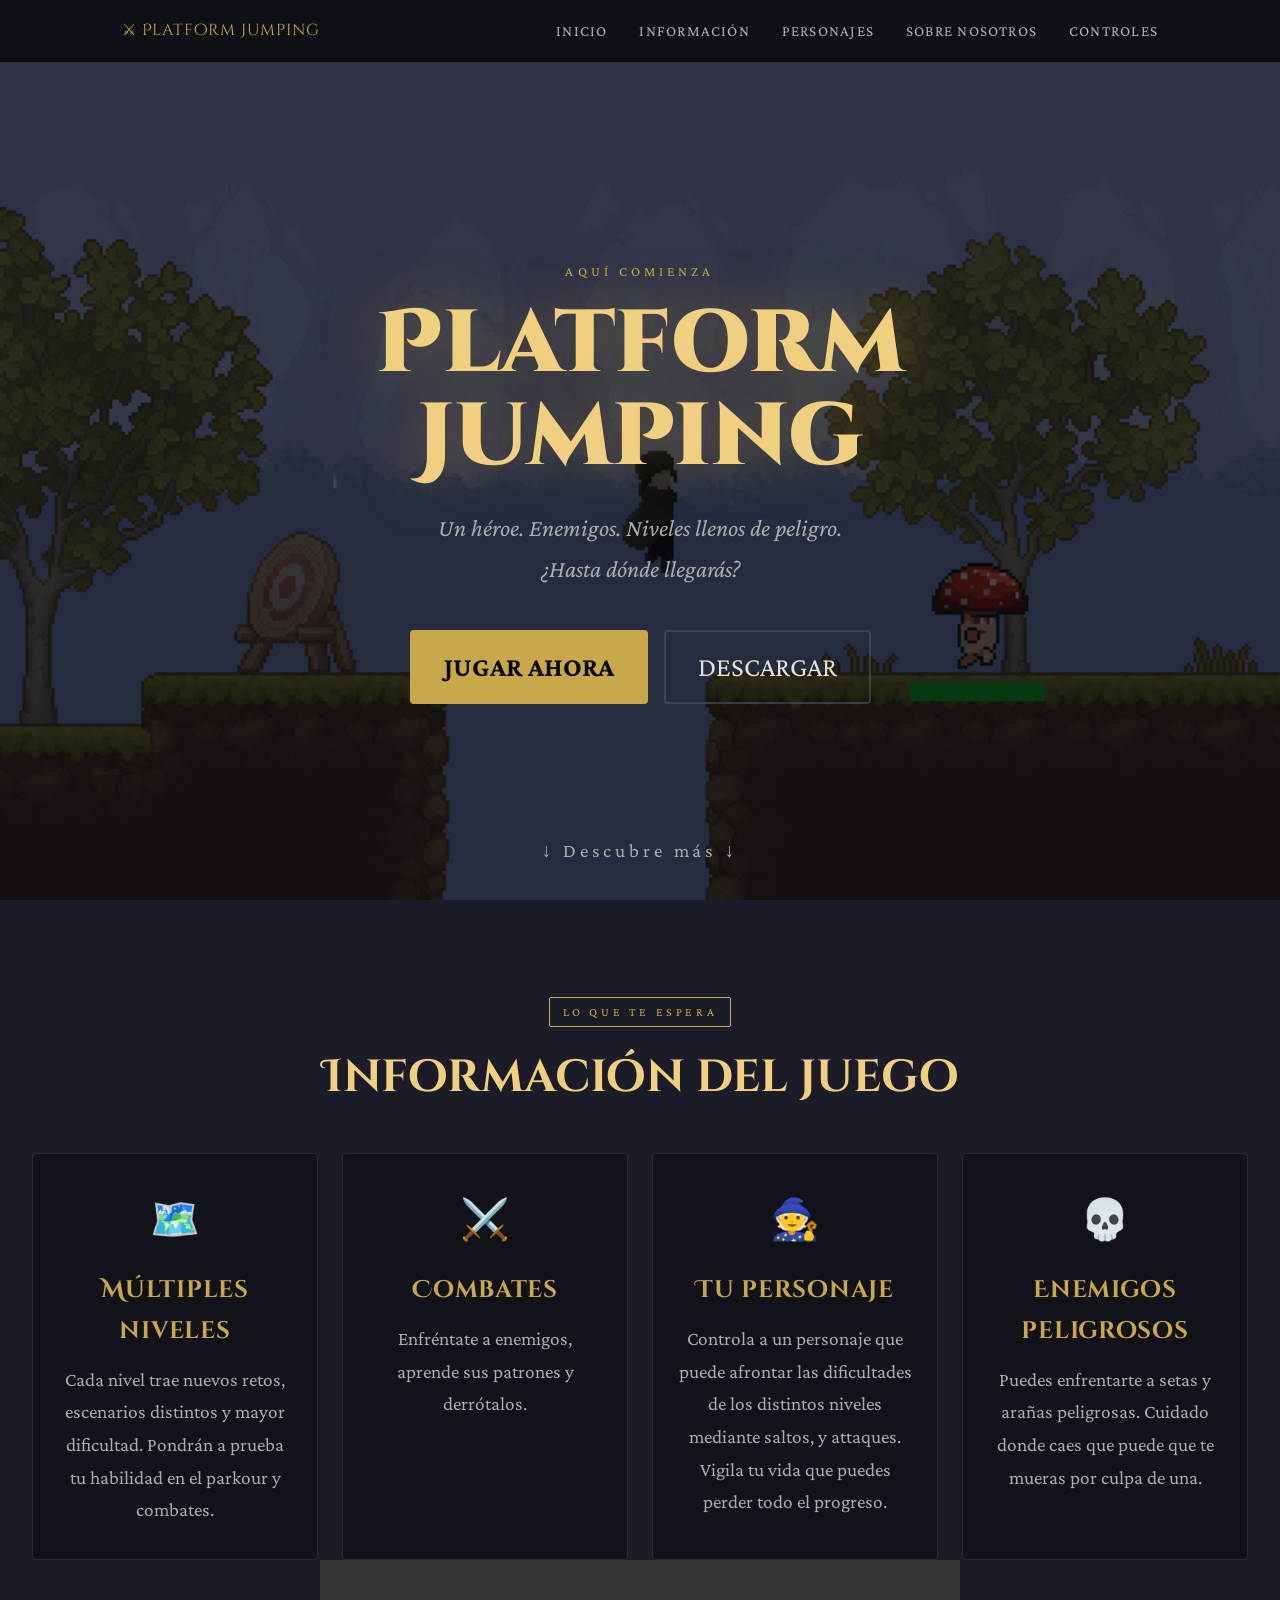
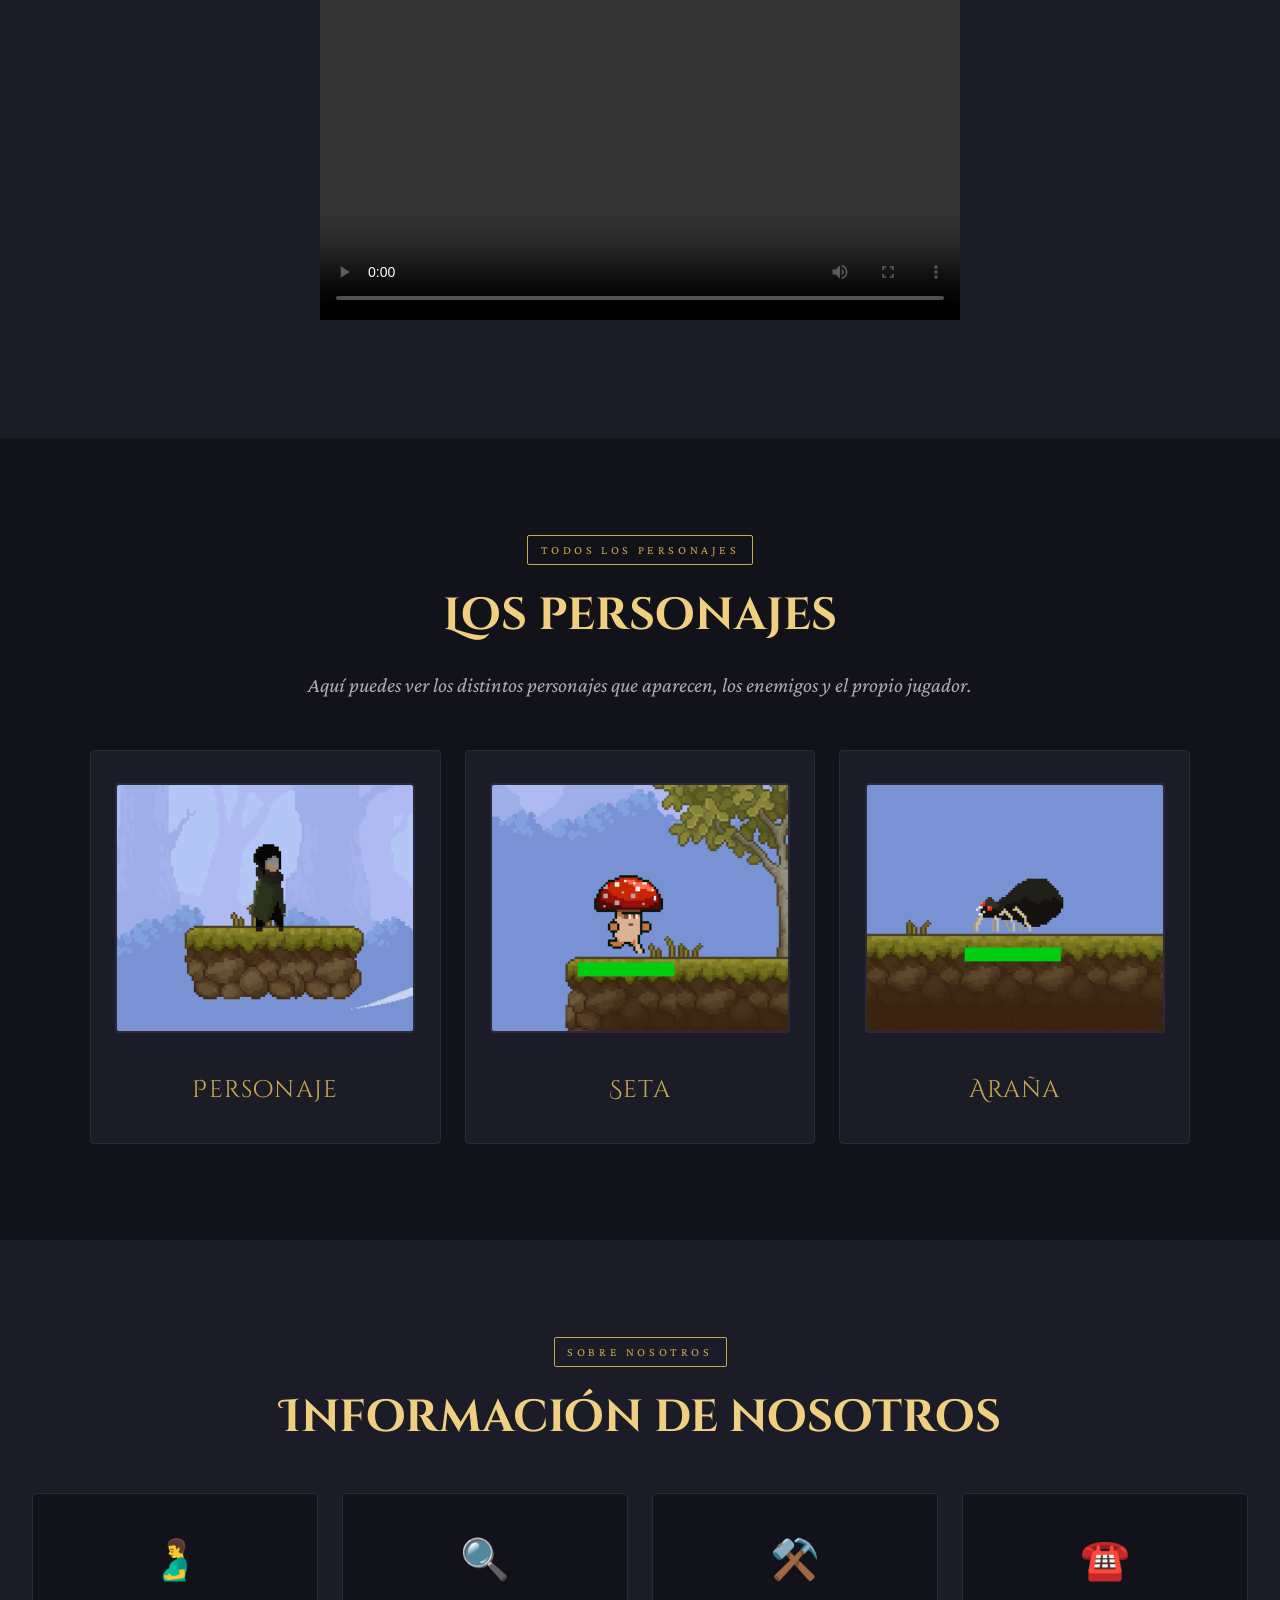
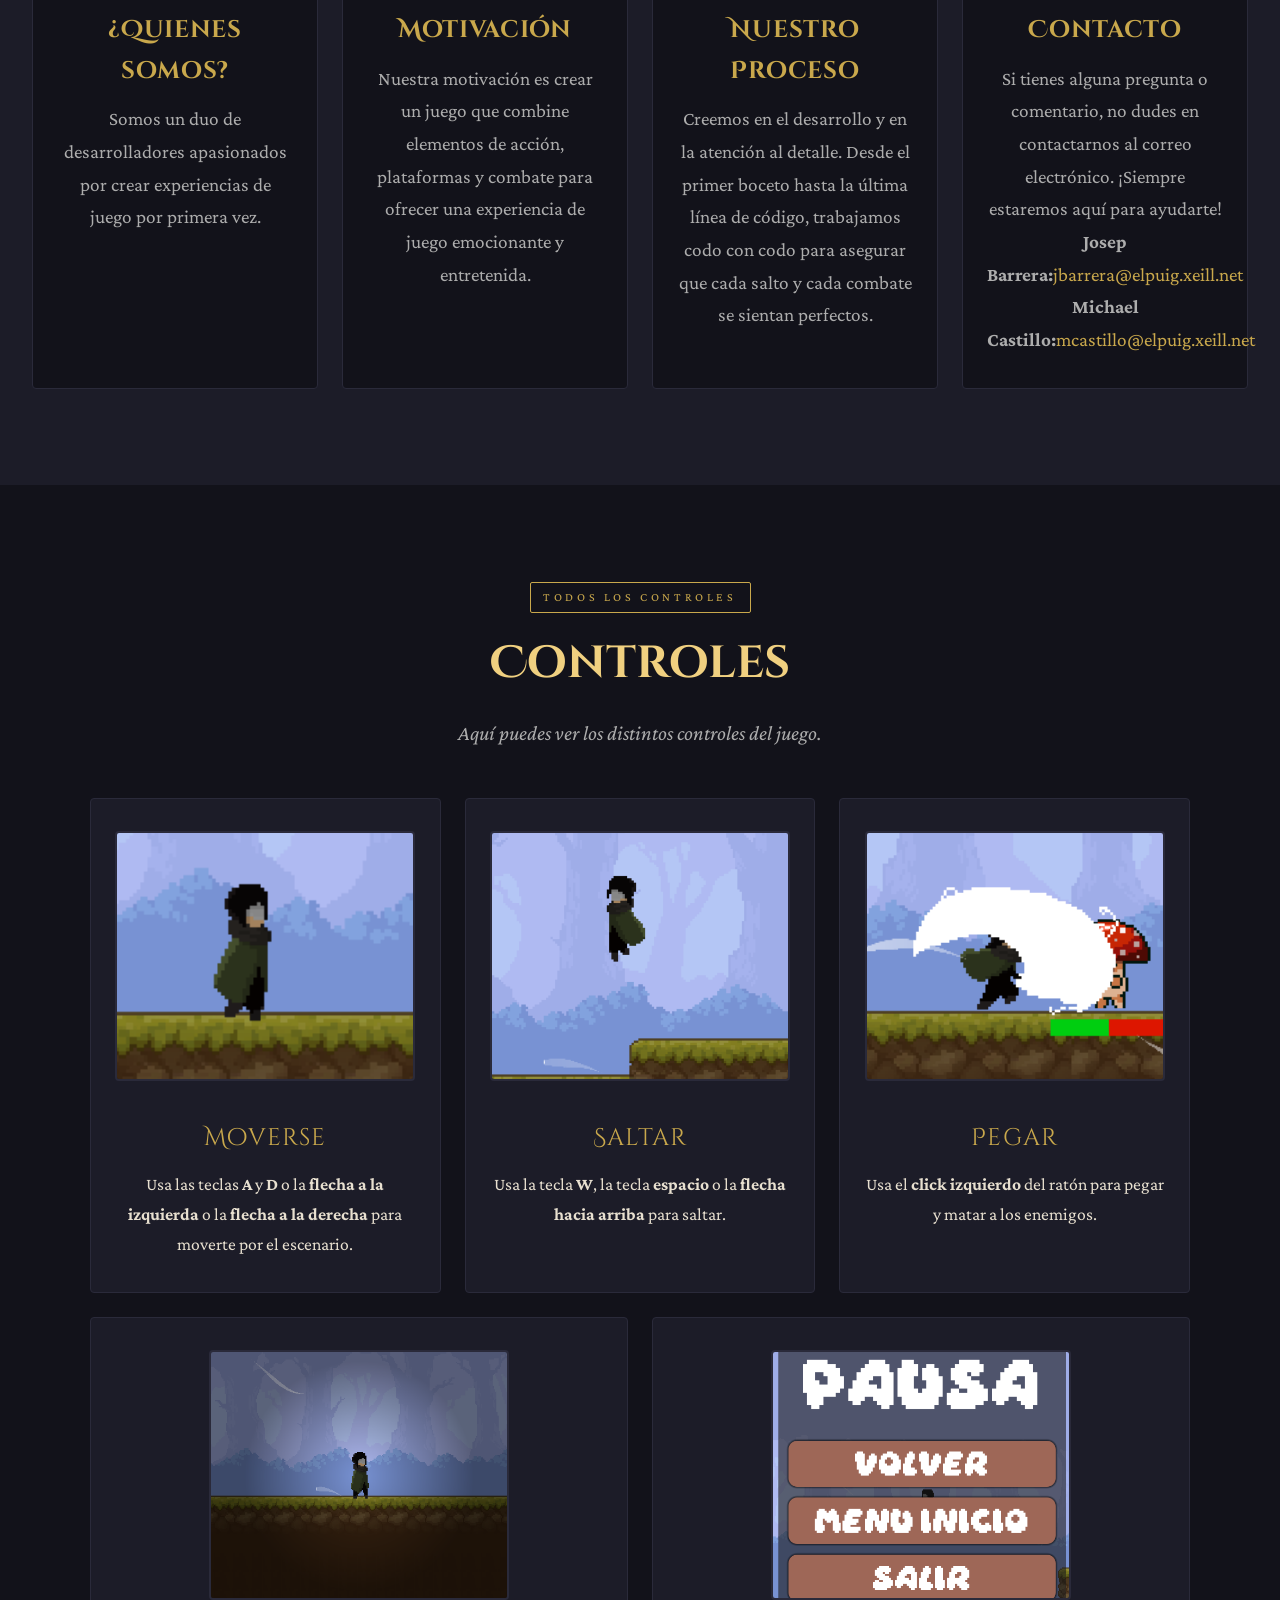
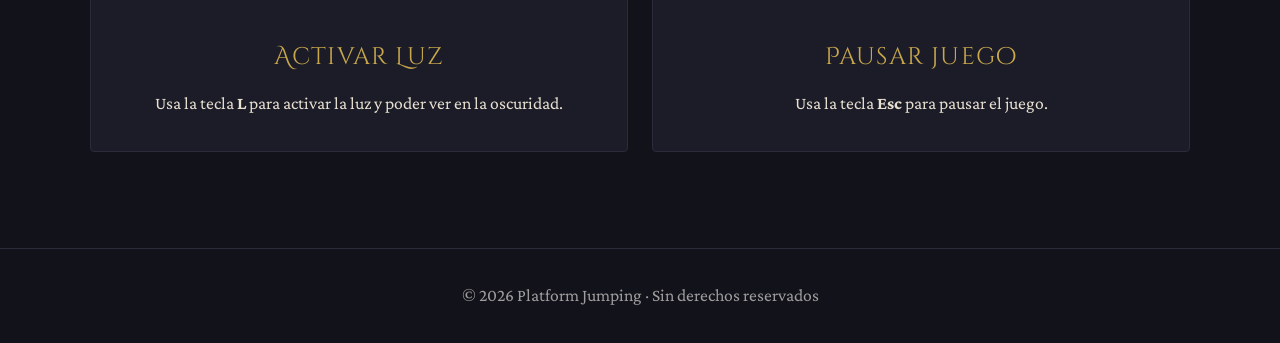
==== commit 5e1ca10e: "Web y game over" ====
--- a/Web/index.html
+++ b/Web/index.html
@@ -33,6 +33,7 @@
                 <p class="hero-subtitle"> Un héroe. Enemigos. Niveles llenos de peligro.<br/> ¿Hasta dónde llegarás?</p>
             <div class="hero-buttons">
                 <a href="juego/Plataform Jumping.html" class="btn btn-primary">Jugar ahora</a>
+                <a href="#" class="btn btn-secondary">Descargar</a>
             </div>
         </div>
         <div class="hero-scroll-hint">↓ Descubre más ↓</div>
@@ -67,7 +68,12 @@
                     <h3>Enemigos peligrosos</h3>
                     <p>Puedes enfrentarte a setas y arañas peligrosas. Cuidado donde caes que puede que te mueras por culpa de una. </p>
                 </div>
-
+            </div>
+            <div>
+                <video width="640" height="360" controls>
+                    <source src="tu-video.mp4" type="video/mp4">
+                    <source src="tu-video.webm" type="video/webm">
+                </video>
             </div>
         </div>
     </section>
--- a/Web/styles.css
+++ b/Web/styles.css
@@ -124,6 +124,18 @@
   box-shadow: 0 6px 24px rgba(201, 168, 76, 0.3);
 }
 
+.btn-secondary {
+  background: transparent;
+  color: var(--color-text);
+  border: 2px solid rgba(91, 89, 112, 0.527);
+}
+
+.btn-secondary:hover {
+  border-color: var(--color-gold);
+  color: var(--color-gold);
+  transform: translateY(-2px);
+}
+
 .btn-large {
   padding: 1rem 3rem;
   font-size: 1.1rem;
@@ -293,6 +305,9 @@
   font-size: 1.20rem;
 }
 
+.features-inner video{
+  margin-bottom: 0.75rem;
+} 
 /* ---------- ENEMY LIST ---------- */
 .enemy-list {
   display: flex;
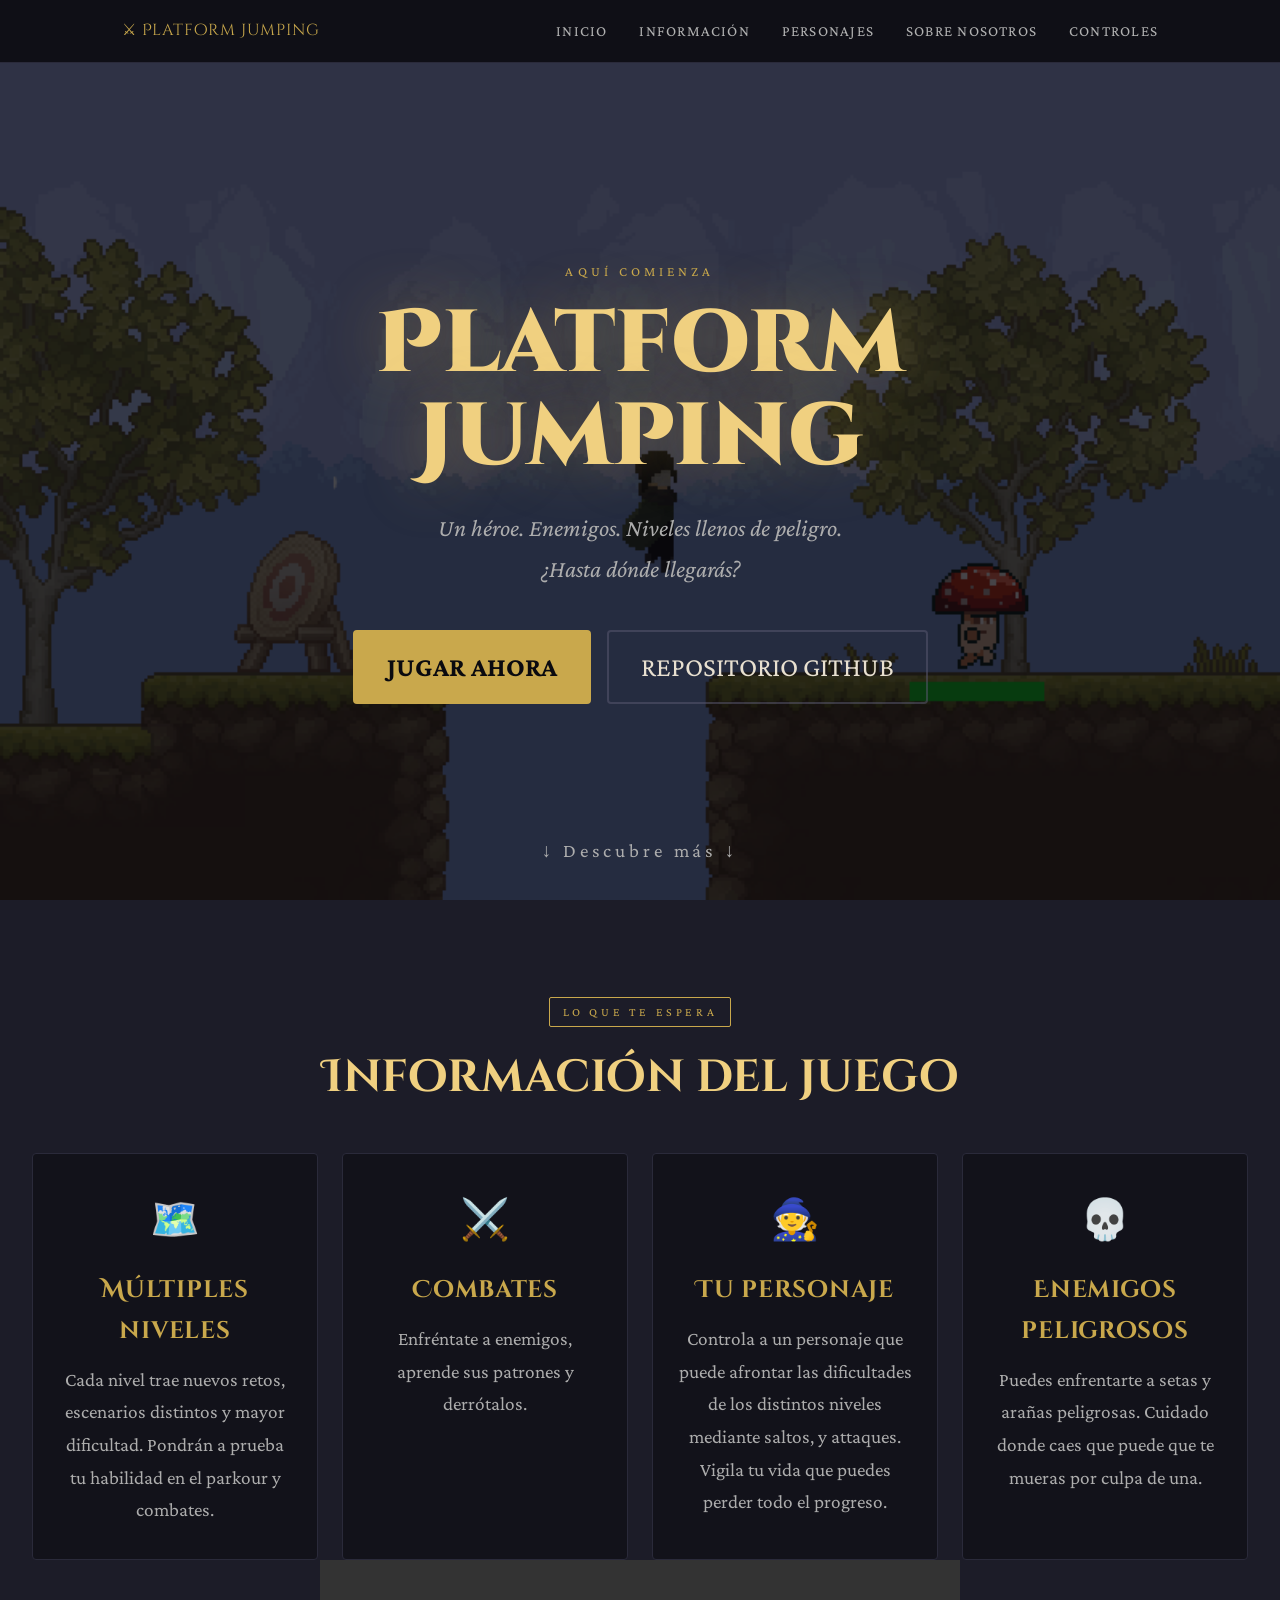
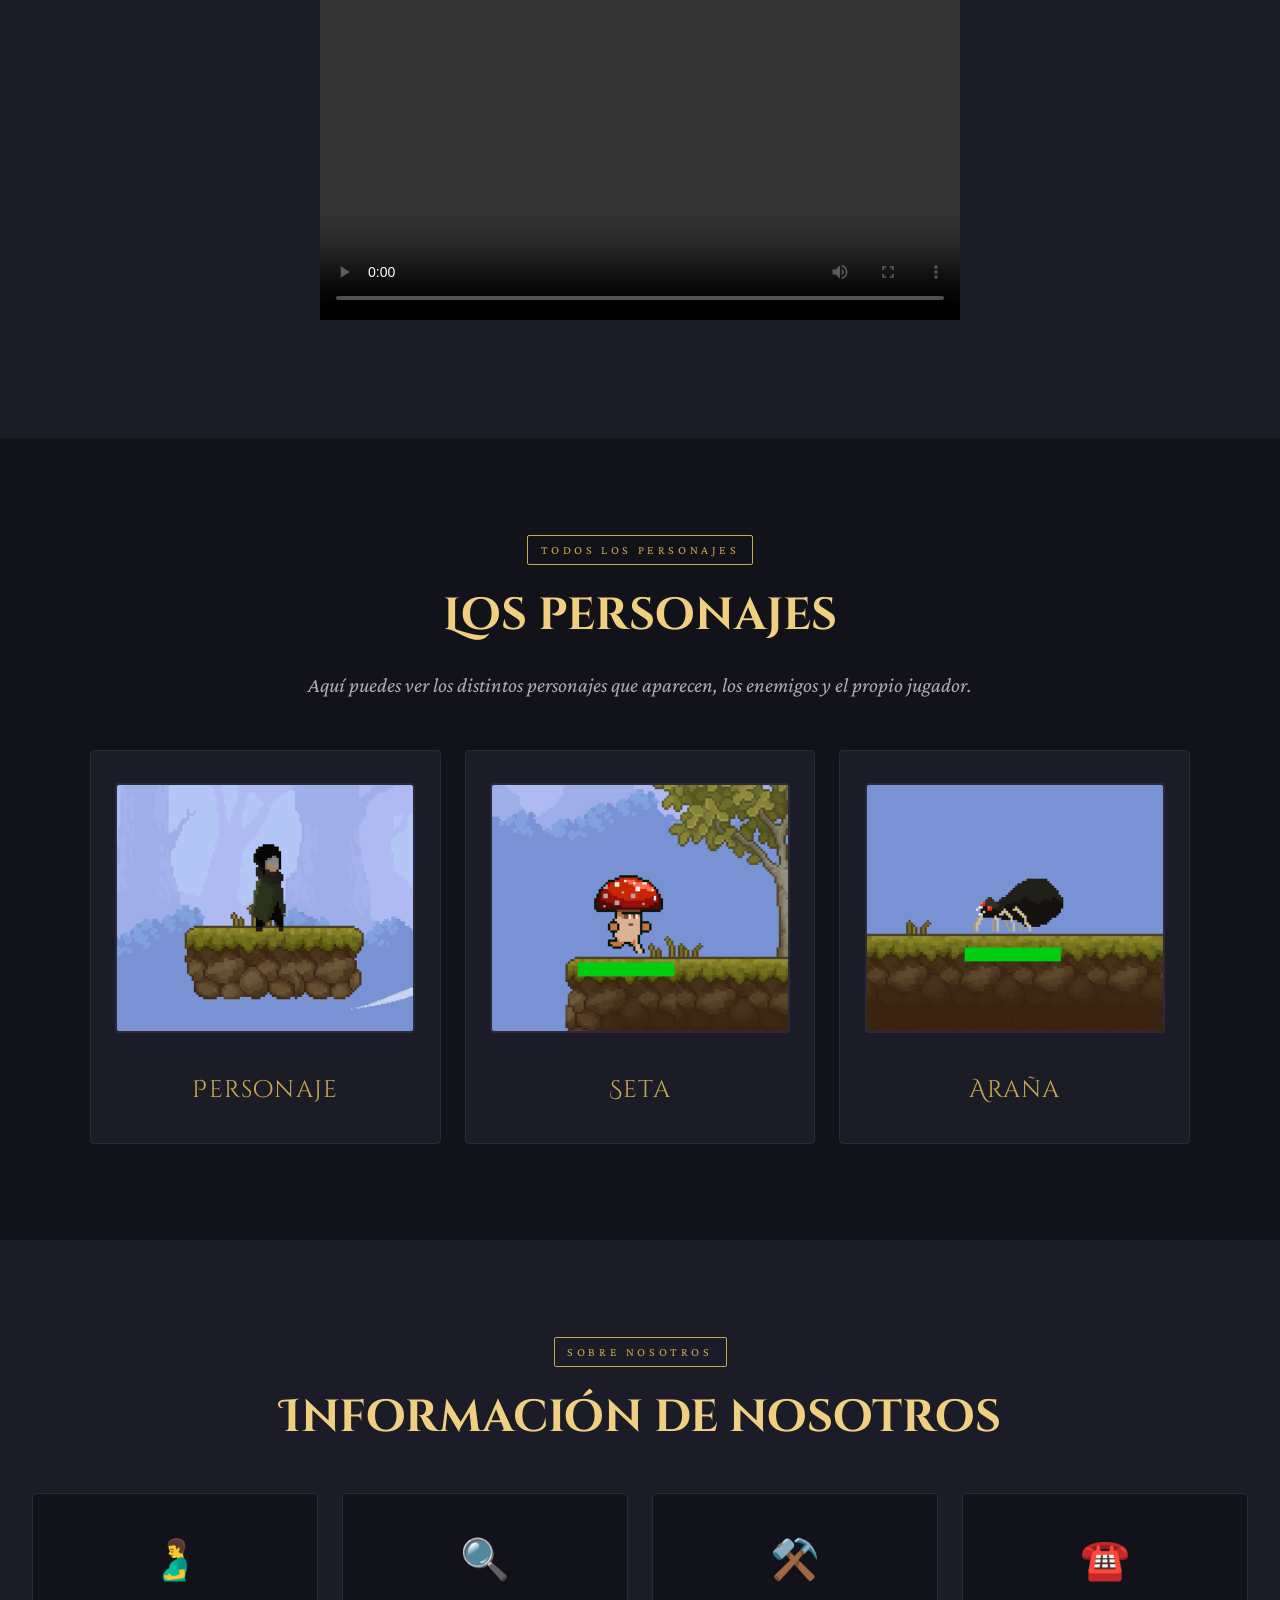
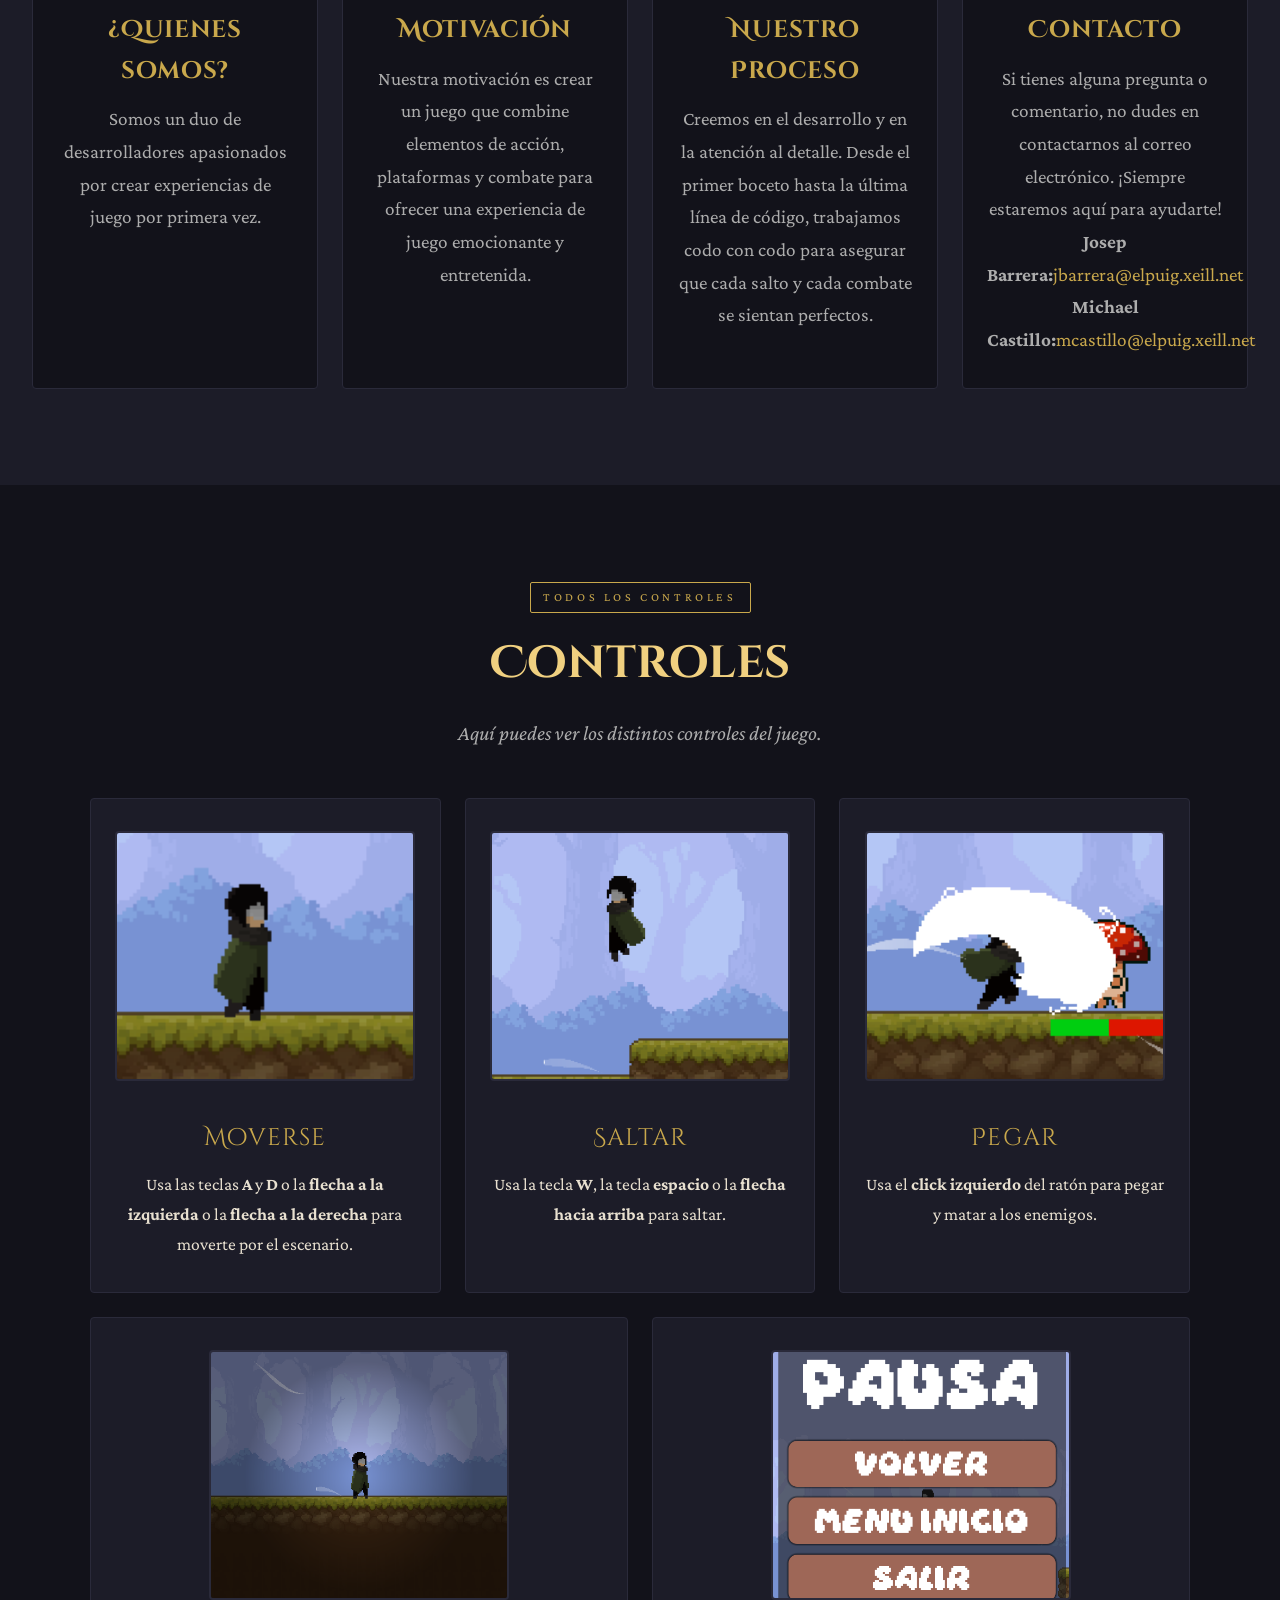
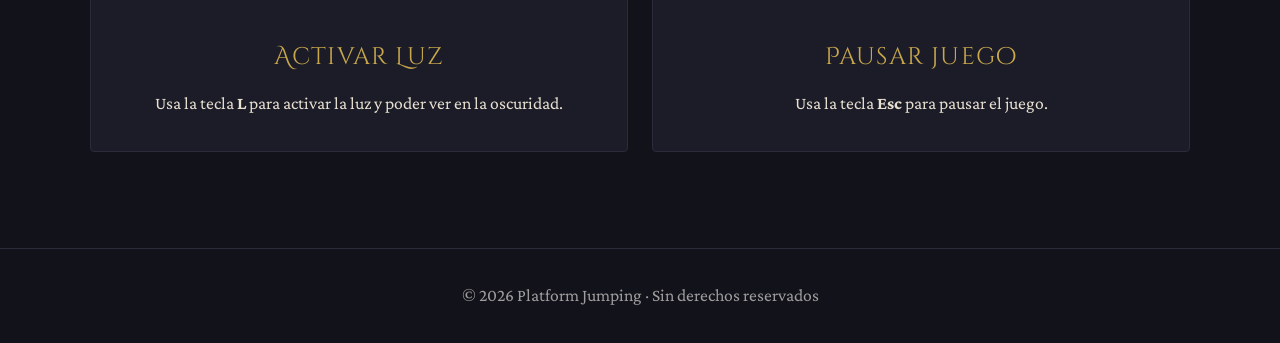
==== commit 81b13997: "Mini arreglos" ====
--- a/Web/index.html
+++ b/Web/index.html
@@ -33,7 +33,7 @@
                 <p class="hero-subtitle"> Un héroe. Enemigos. Niveles llenos de peligro.<br/> ¿Hasta dónde llegarás?</p>
             <div class="hero-buttons">
                 <a href="juego/Plataform Jumping.html" class="btn btn-primary">Jugar ahora</a>
-                <a href="#" class="btn btn-secondary">Descargar</a>
+                <a href="https://github.com/josepb80/platfrom_jumping" class="btn btn-secondary">Repositorio Github</a>
             </div>
         </div>
         <div class="hero-scroll-hint">↓ Descubre más ↓</div>
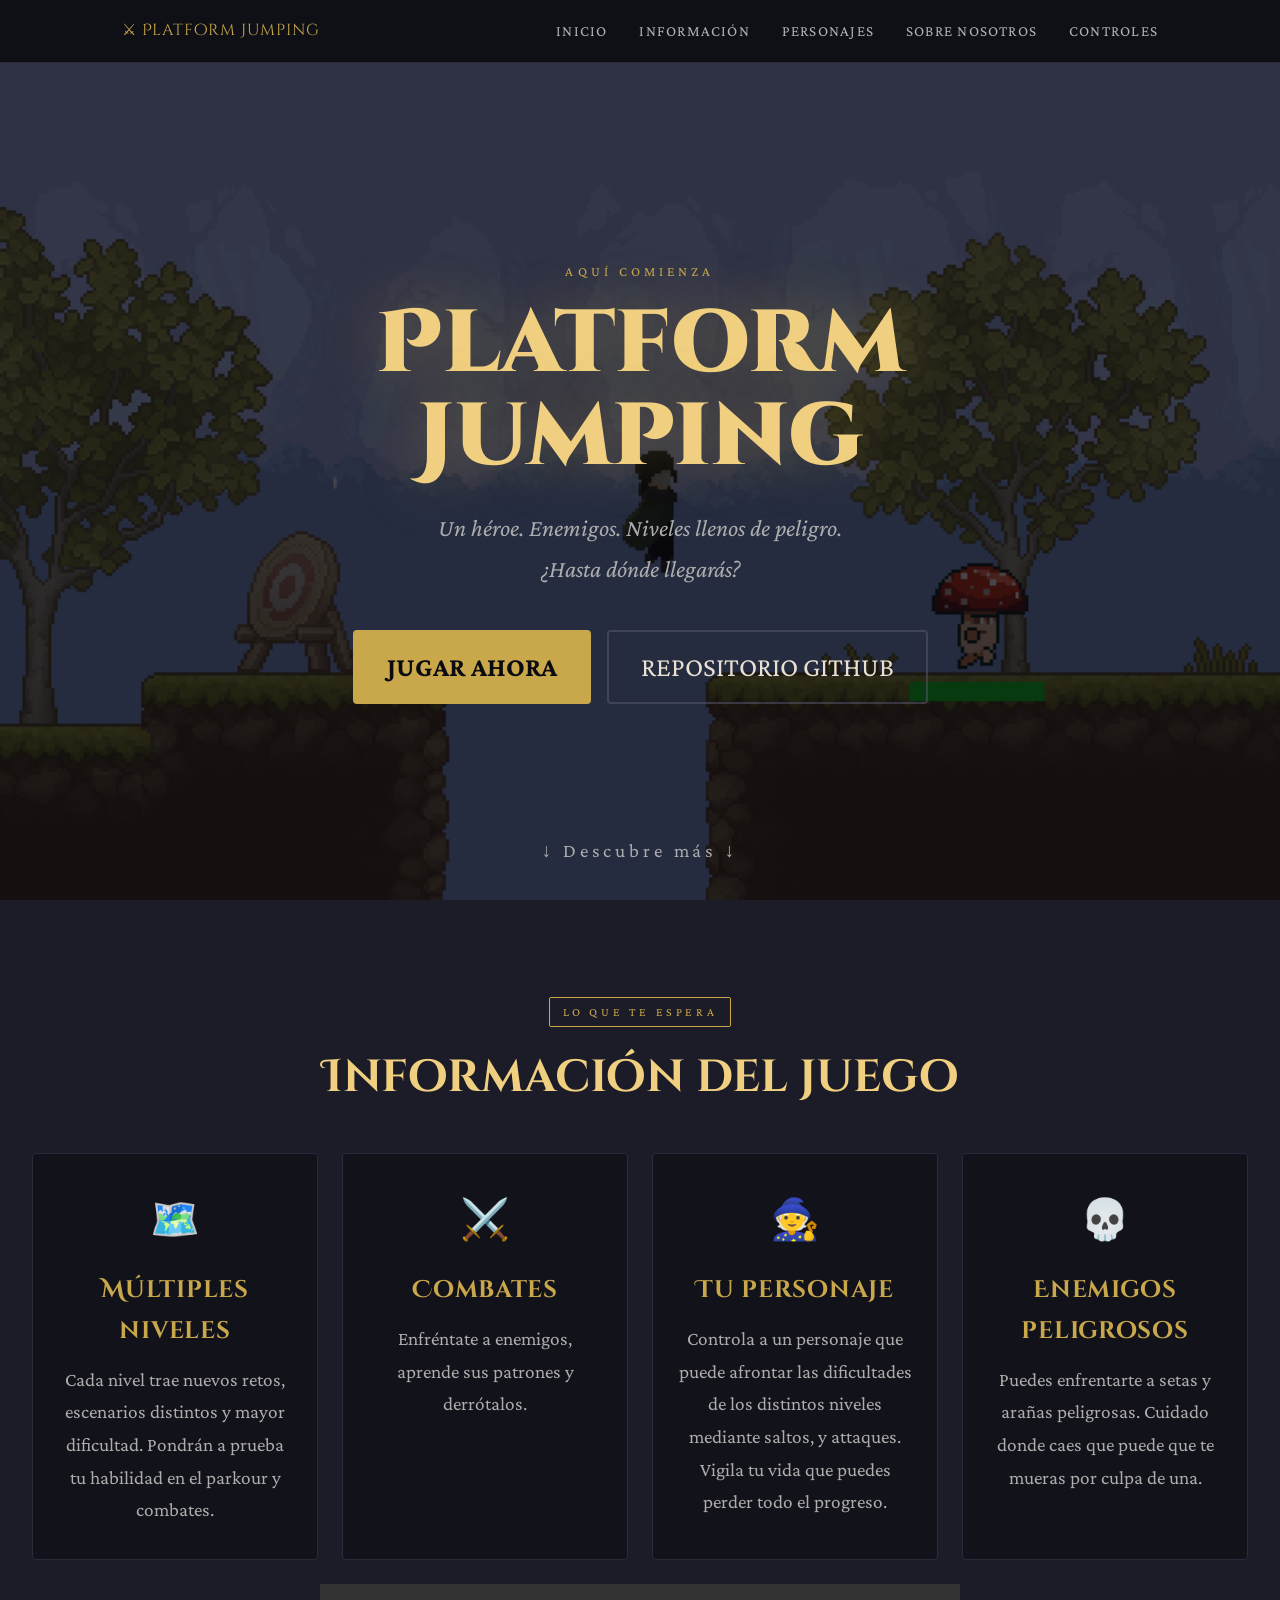
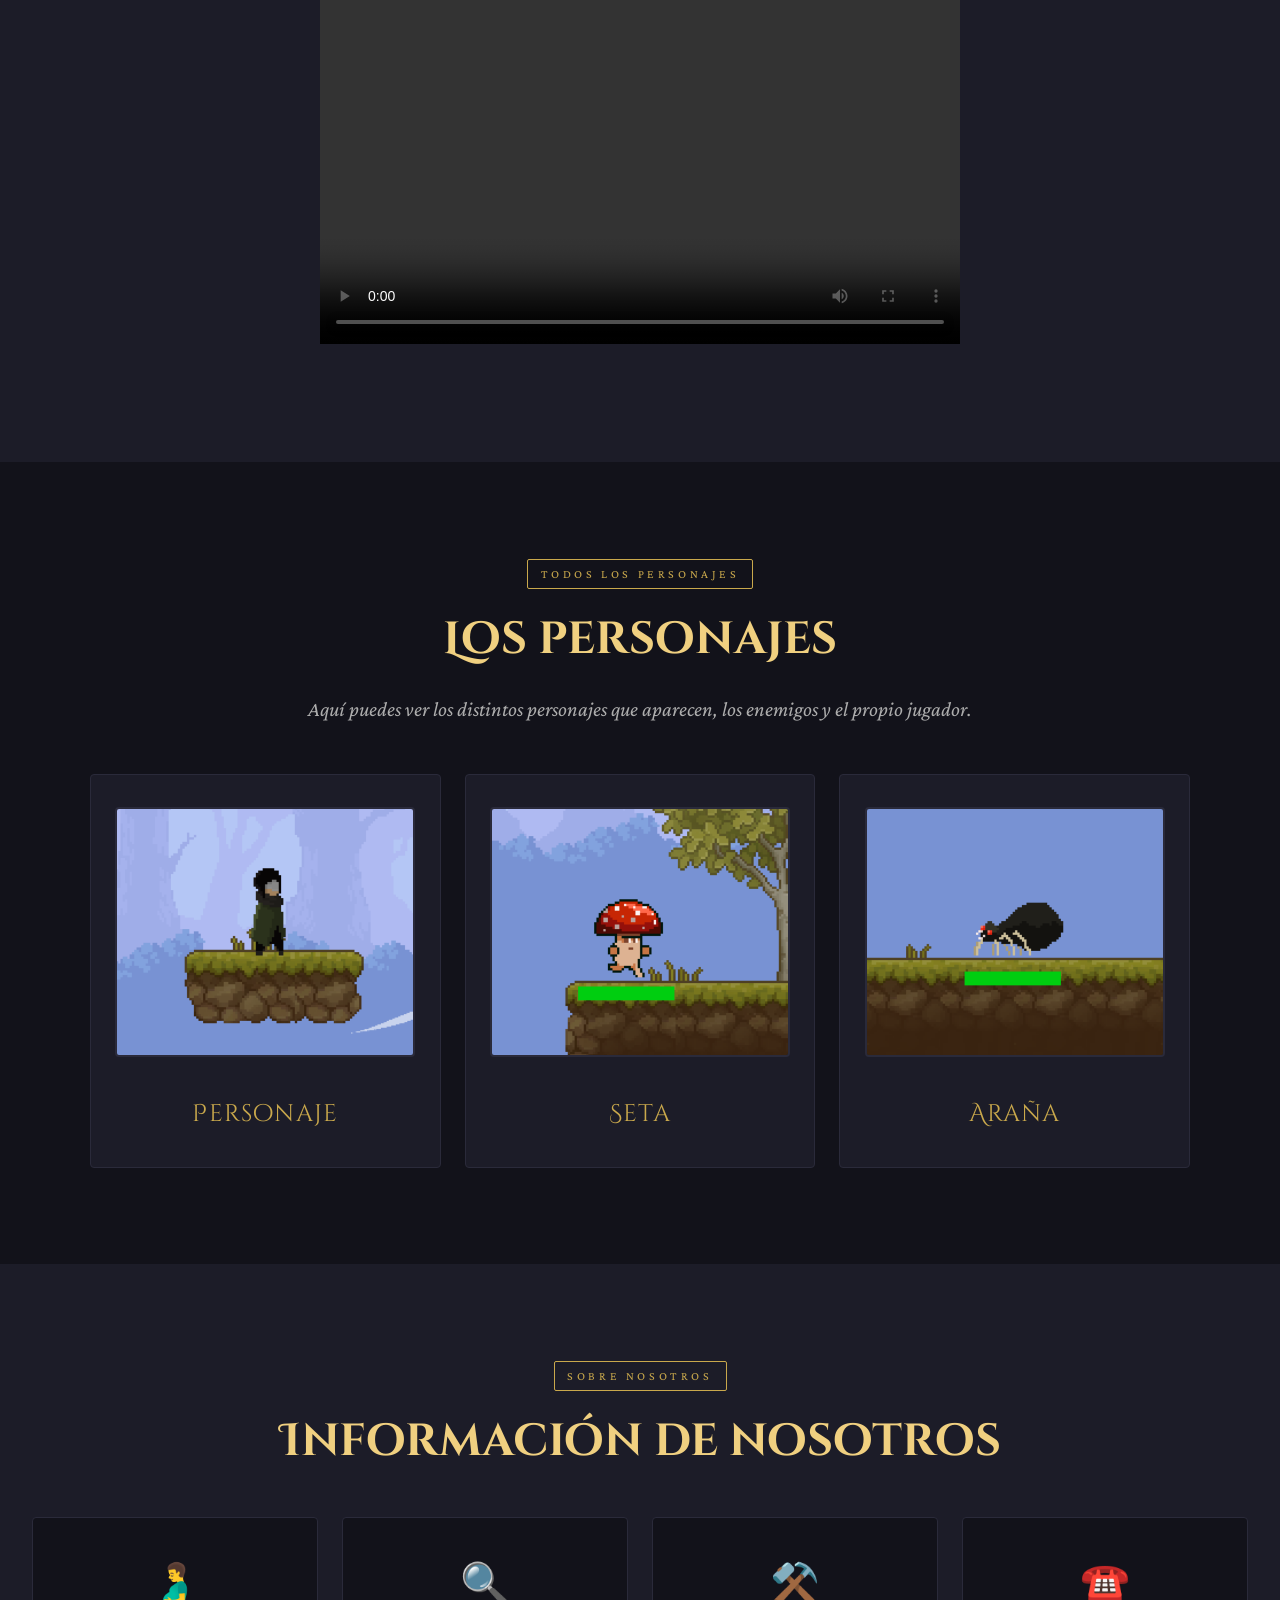
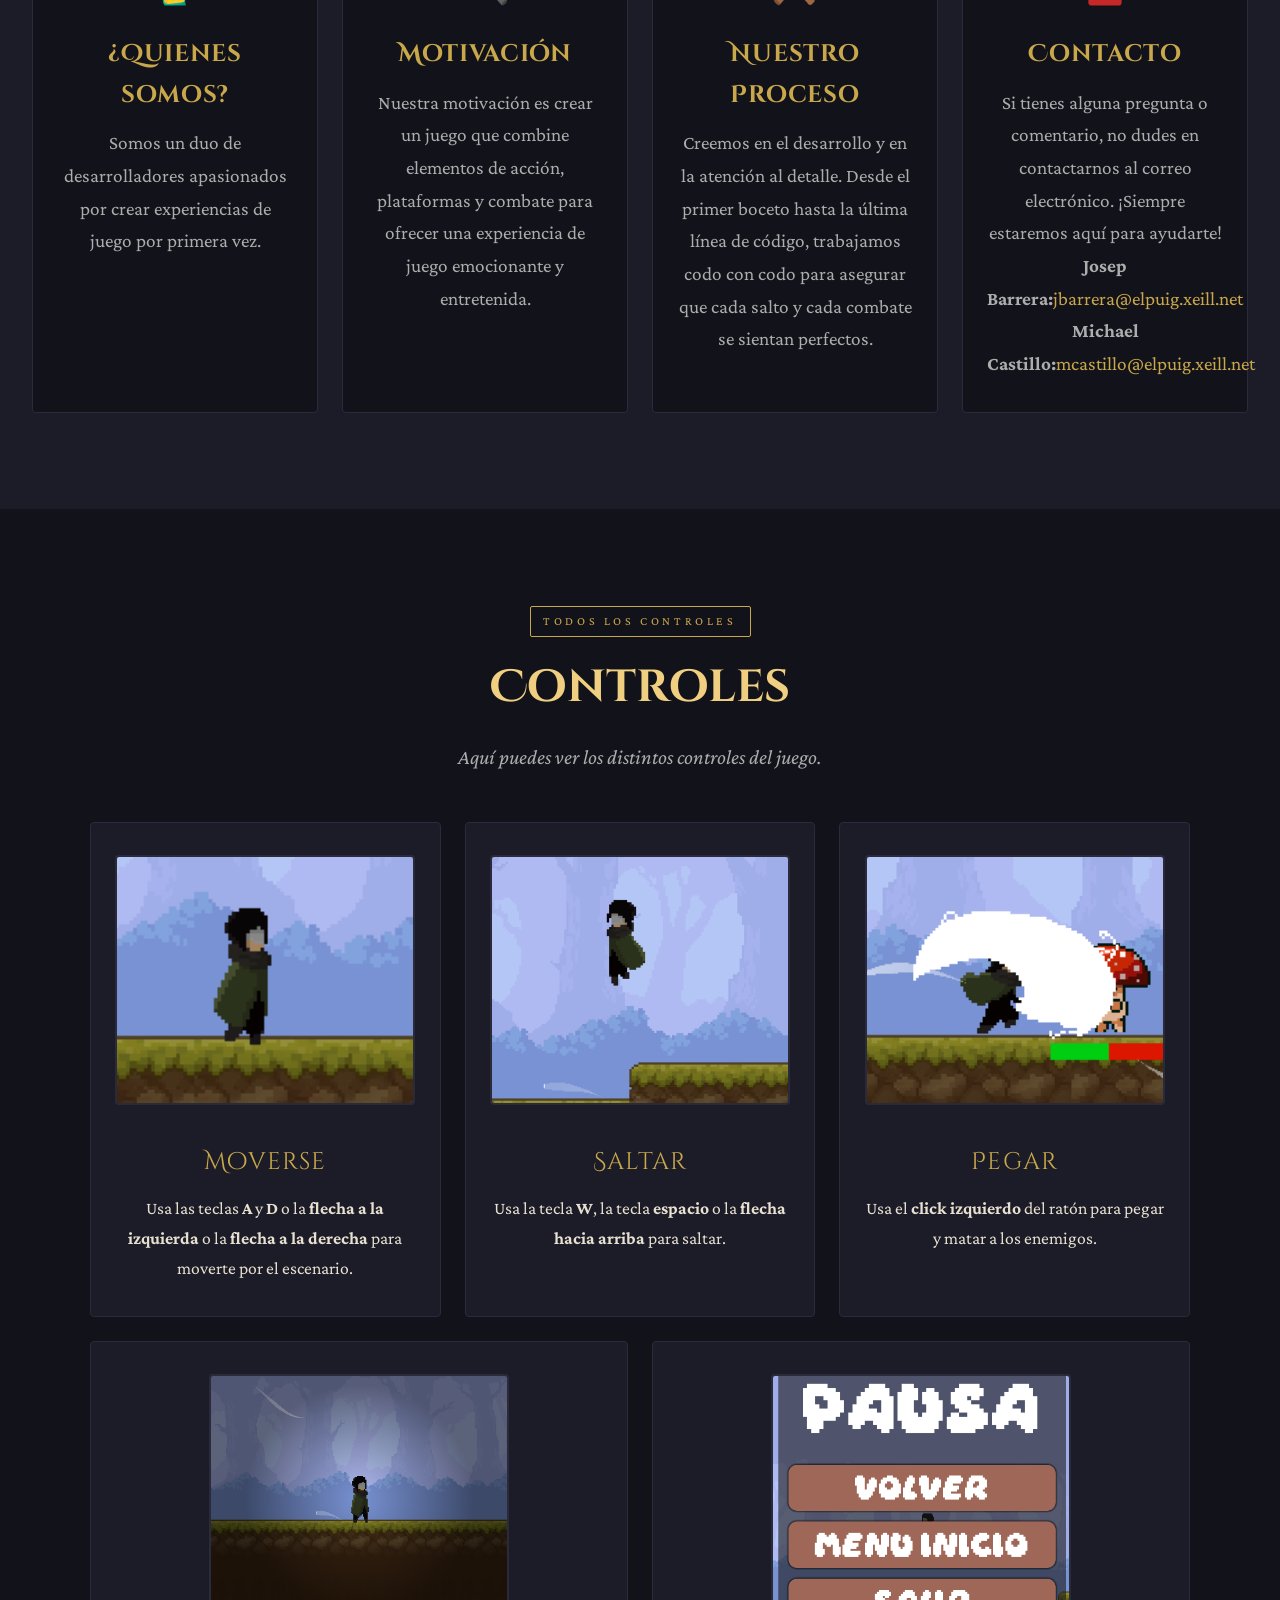
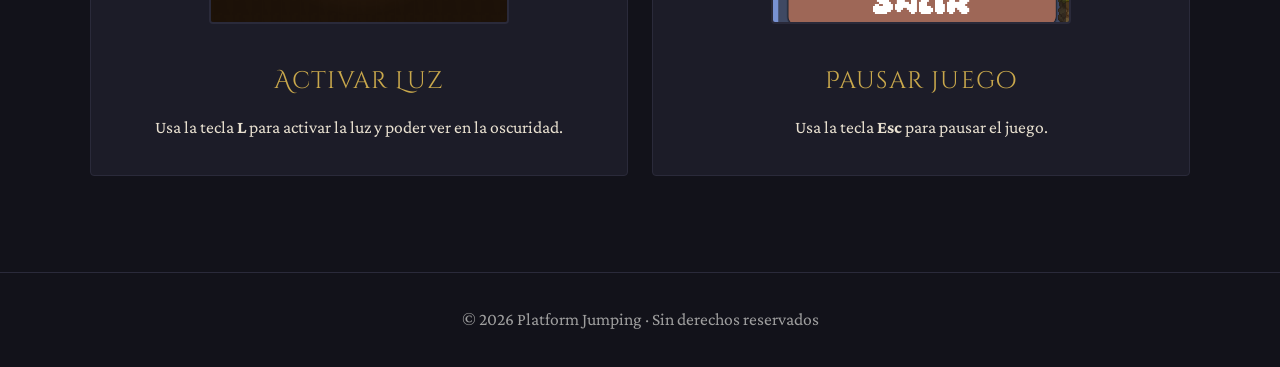
==== commit f6be10d6: "video y juego" ====
--- a/Web/index.html
+++ b/Web/index.html
@@ -71,8 +71,8 @@
             </div>
             <div>
                 <video width="640" height="360" controls>
-                    <source src="tu-video.mp4" type="video/mp4">
-                    <source src="tu-video.webm" type="video/webm">
+                    <source src="imagenes/Video_Del_Juego.mp4" type="video/mp4">
+                    <source src="imagenes/Video_Del_Juego.webm" type="video/webm">
                 </video>
             </div>
         </div>
--- a/Web/styles.css
+++ b/Web/styles.css
@@ -306,7 +306,7 @@
 }
 
 .features-inner video{
-  margin-bottom: 0.75rem;
+  margin: 1.5rem 0 0.75rem 0;
 } 
 /* ---------- ENEMY LIST ---------- */
 .enemy-list {
